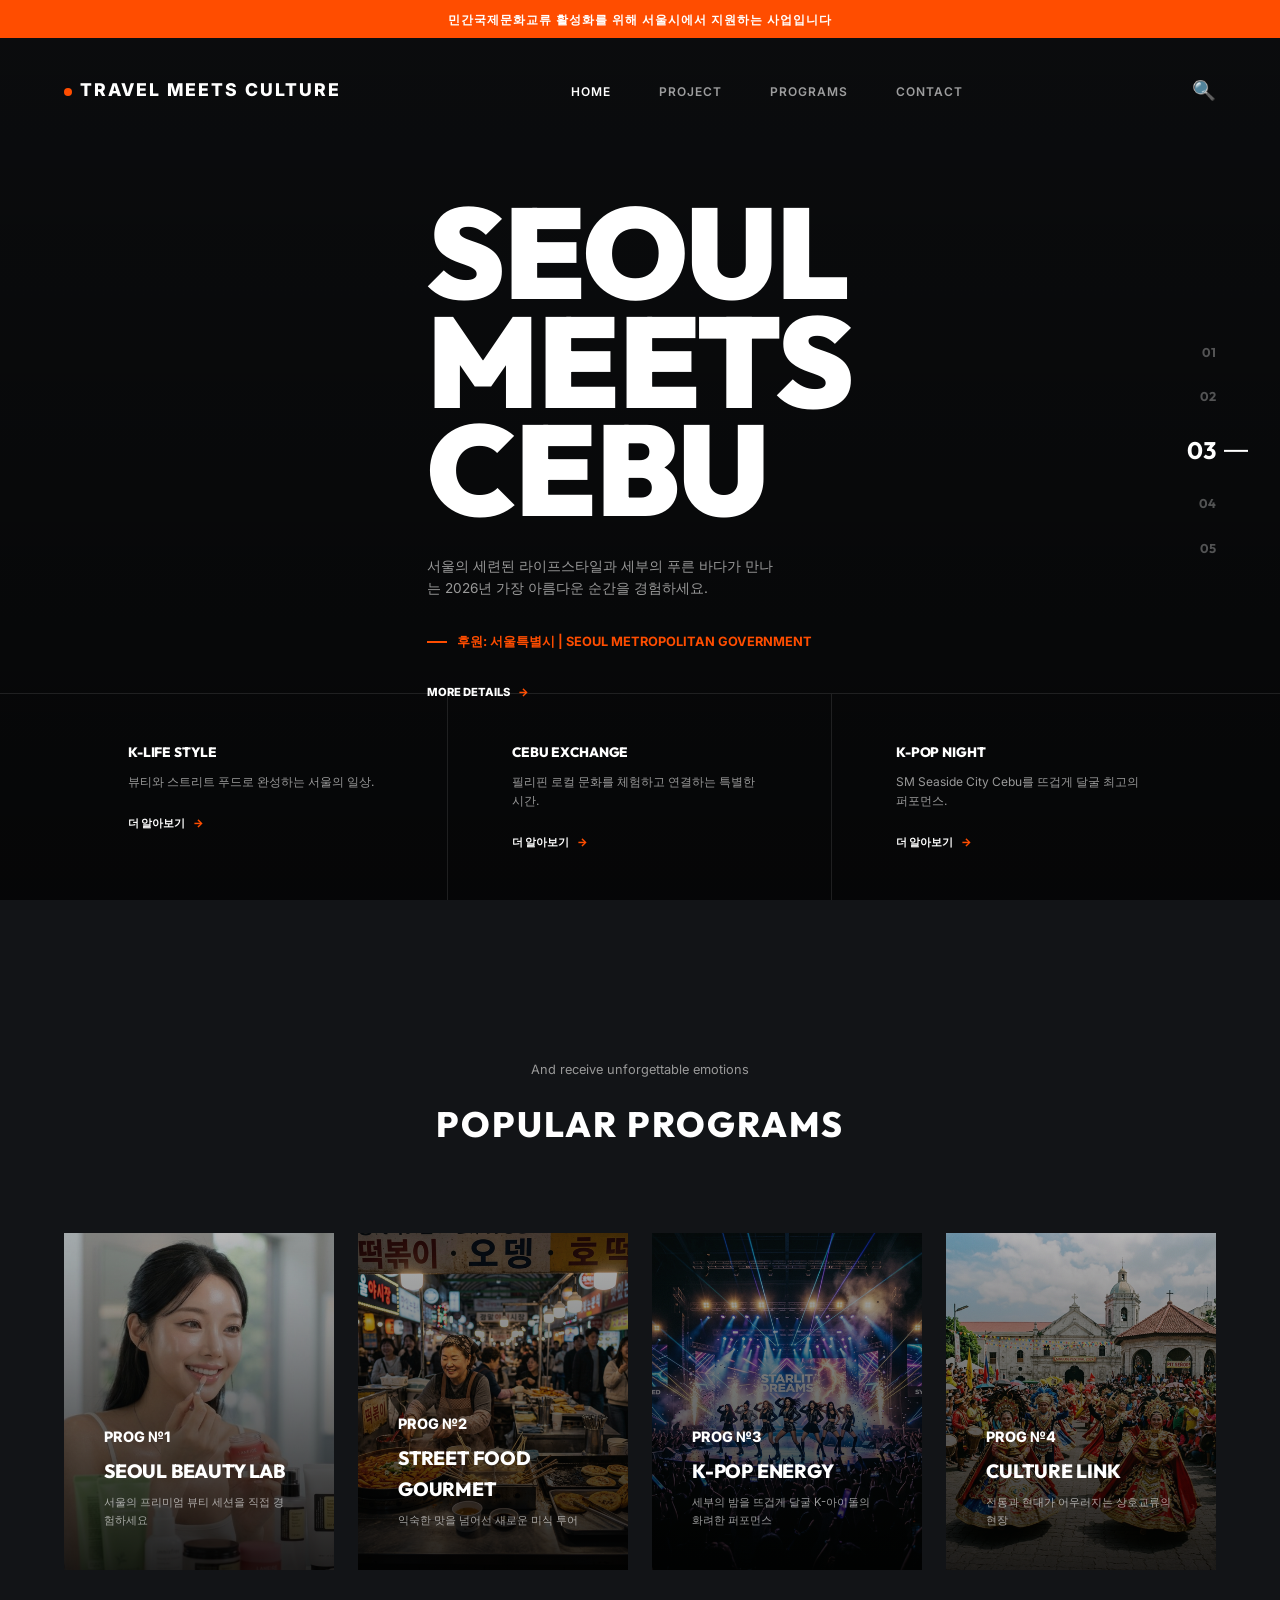
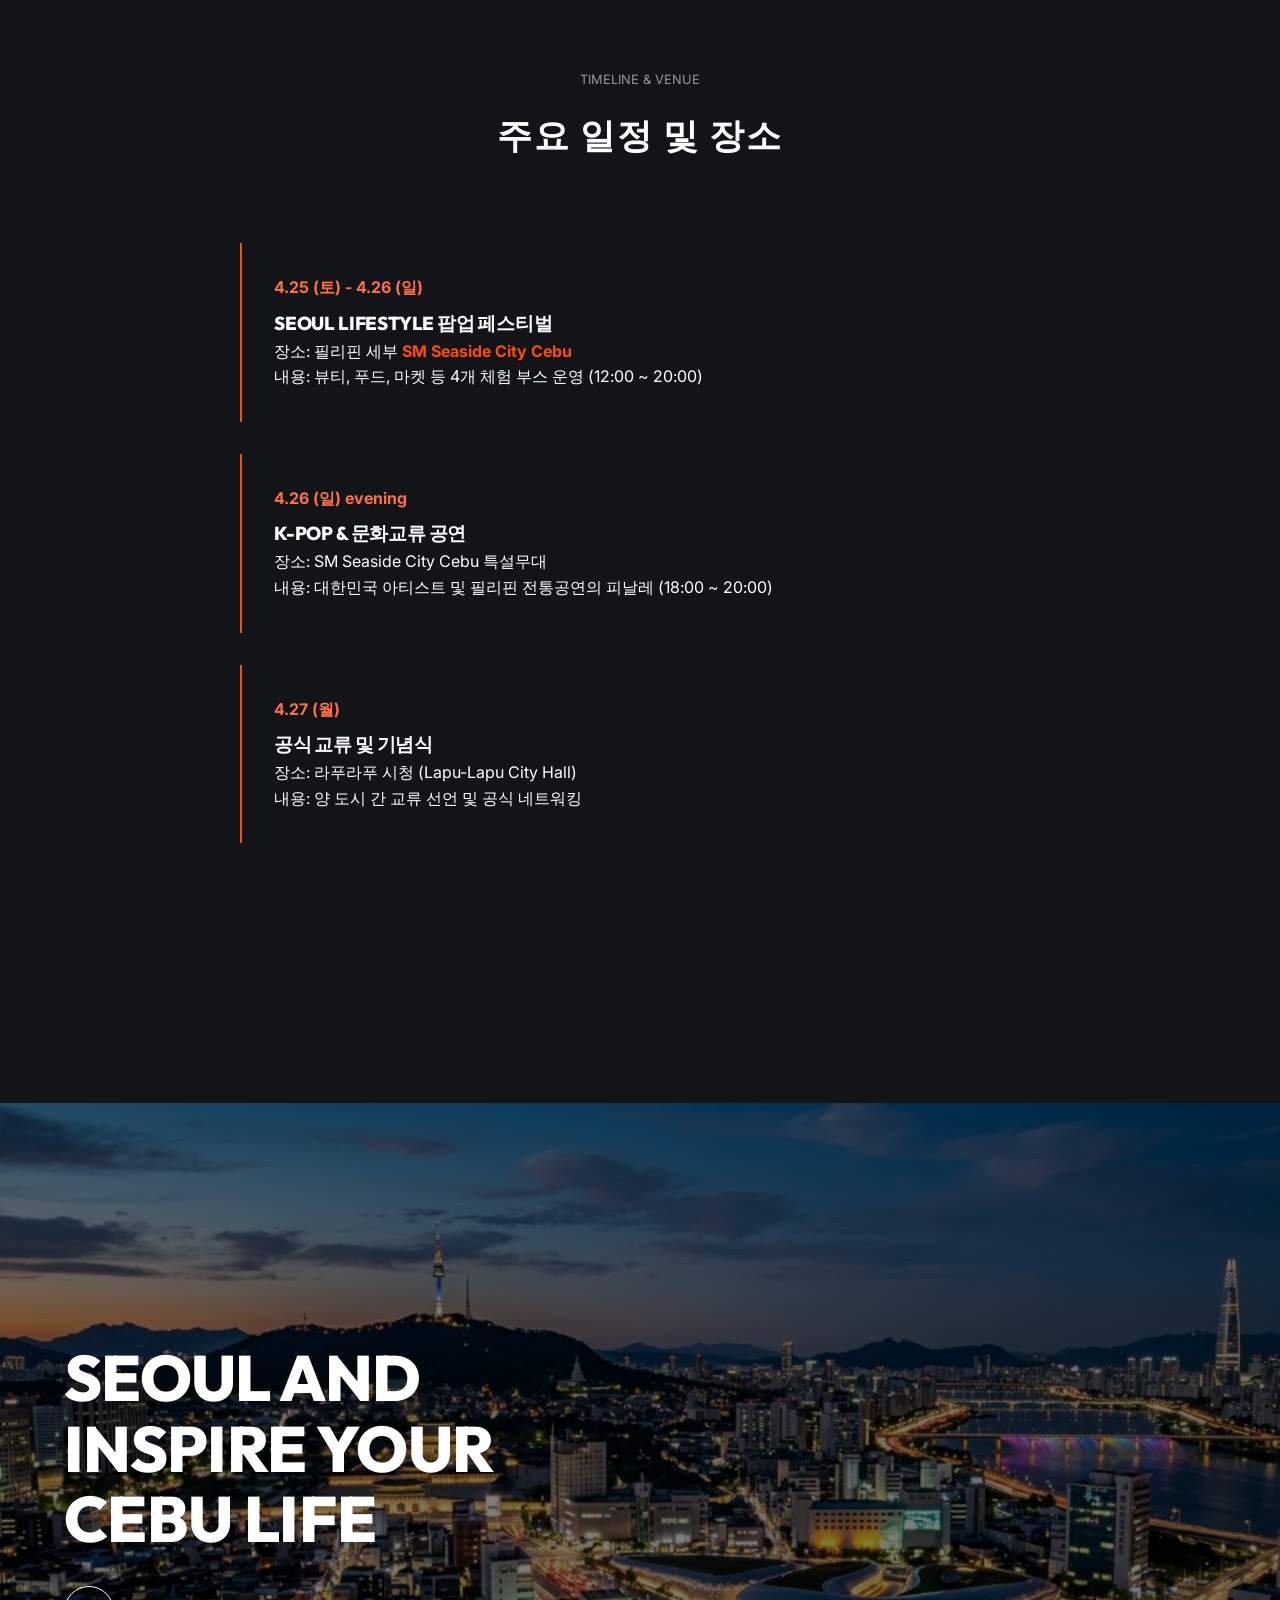
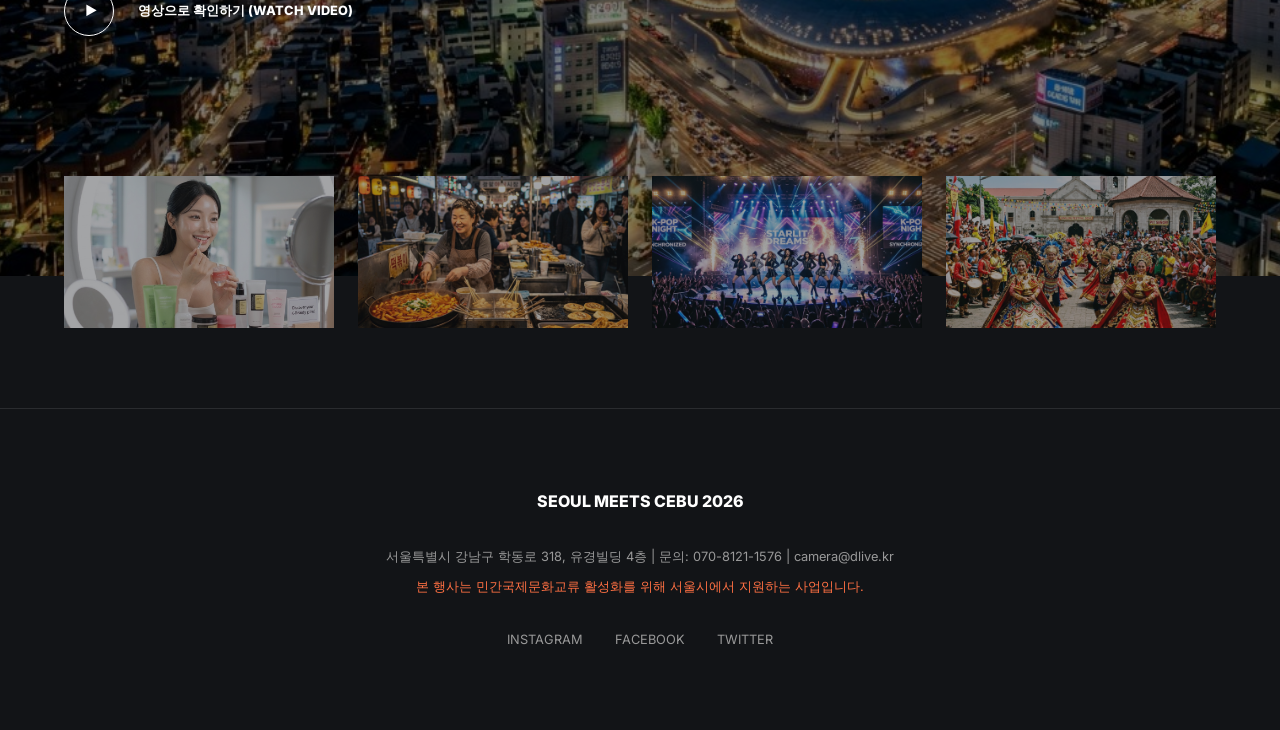
==== index.html @ 479d8c24 "Optimize sponsorship layout with Top Banner and improved styling for future updates" ====
<!DOCTYPE html>
<html lang="ko">
<head>
  <meta charset="UTF-8">
  <meta name="viewport" content="width=device-width, initial-scale=1.0">
  <meta name="description" content="SEOUL MEETS CEBU | VISIT THE FUSION OF SEOUL AND CEBU 2026">
  <title>SEOUL MEETS CEBU | Cinematic Travel Experience</title>
  
  <!-- Google Fonts -->
  <link rel="preconnect" href="https://fonts.googleapis.com">
  <link rel="preconnect" href="https://fonts.gstatic.com" crossorigin>
  <link href="https://fonts.googleapis.com/css2?family=Inter:wght@400;600&family=Outfit:wght@800;900&display=swap" rel="stylesheet">
  
  <link rel="stylesheet" href="style.css">
</head>
<body>
  <!-- Top Banner for Official Sponsorship -->
  <div class="top-banner">
    민간국제문화교류 활성화를 위해 서울시에서 지원하는 사업입니다
  </div>

  <!-- Navigation -->
  <nav>
    <div class="container nav-content">
      <a href="#" class="logo"><span></span>TRAVEL MEETS CULTURE</a>
      <ul class="nav-links">
        <li><a href="#" class="active">HOME</a></li>
        <li><a href="#about">PROJECT</a></li>
        <li><a href="#popular">PROGRAMS</a></li>
        <li><a href="#contact">CONTACT</a></li>
      </ul>
      <div style="cursor: pointer; font-size: 1.2rem;">🔍</div>
    </div>
  </nav>

  <!-- Hero Section -->
  <section class="hero">
    <div class="container">
      <div class="hero-content">
        <h1>SEOUL<br>MEETS<br>CEBU</h1>
        <p>서울의 세련된 라이프스타일과 세부의 푸른 바다가 만나는 2026년 가장 아름다운 순간을 경험하세요.</p>
        <div class="sponsorship-text">후원: 서울특별시 | SEOUL METROPOLITAN GOVERNMENT</div>
        <a href="#popular" class="more-btn">MORE DETAILS</a>
      </div>
    </div>

    <div class="vertical-indicators">
      <span>01</span>
      <span>02</span>
      <span class="active">03</span>
      <span>04</span>
      <span>05</span>
    </div>

    <div class="hero-footer">
      <div class="container hero-footer-grid">
        <div class="hero-footer-item">
          <h4>K-LIFE STYLE</h4>
          <p>뷰티와 스트리트 푸드로 완성하는 서울의 일상.</p>
          <a href="#" class="more-btn">더 알아보기</a>
        </div>
        <div class="hero-footer-item">
          <h4>CEBU EXCHANGE</h4>
          <p>필리핀 로컬 문화를 체험하고 연결하는 특별한 시간.</p>
          <a href="#" class="more-btn">더 알아보기</a>
        </div>
        <div class="hero-footer-item">
          <h4>K-POP NIGHT</h4>
          <p>SM Seaside City Cebu를 뜨겁게 달굴 최고의 퍼포먼스.</p>
          <a href="#" class="more-btn">더 알아보기</a>
        </div>
      </div>
    </div>
  </section>

  <!-- Popular Programs -->
  <section id="popular" style="padding-top: 10rem;">
    <div class="container">
      <div class="section-intro">
        <p>And receive unforgettable emotions</p>
        <h2>POPULAR PROGRAMS</h2>
      </div>

      <div class="program-grid">
        <div class="program-card">
          <img src="program1.jpg" alt="K-Beauty">
          <div class="program-overlay">
            <span class="num">PROG №1</span>
            <h4>SEOUL BEAUTY LAB</h4>
            <p>서울의 프리미엄 뷰티 세션을 직접 경험하세요</p>
          </div>
        </div>
        <div class="program-card">
          <img src="street_food_v2.png" alt="K-Food">
          <div class="program-overlay">
            <span class="num">PROG №2</span>
            <h4>STREET FOOD GOURMET</h4>
            <p>익숙한 맛을 넘어선 새로운 미식 투어</p>
          </div>
        </div>
        <div class="program-card">
          <img src="kpop_performance_v2.png" alt="K-POP">
          <div class="program-overlay">
            <span class="num">PROG №3</span>
            <h4>K-POP ENERGY</h4>
            <p>세부의 밤을 뜨겁게 달굴 K-아이돌의 화려한 퍼포먼스</p>
          </div>
        </div>
        <div class="program-card">
          <img src="cebu_culture_v2.png" alt="Culture">
          <div class="program-overlay">
            <span class="num">PROG №4</span>
            <h4>CULTURE LINK</h4>
            <p>전통과 현대가 어우러지는 상호교류의 현장</p>
          </div>
        </div>
      </div>
    </div>
  </section>

  <!-- Schedule -->
  <section id="schedule" style="padding: 100px 0;">
    <div class="container">
      <div class="section-intro">
        <p>TIMELINE & VENUE</p>
        <h2>주요 일정 및 장소</h2>
      </div>
      <div style="max-width: 800px; margin: 0 auto;">
        <div style="padding: 2rem; border-left: 2px solid var(--color-accent); position: relative; margin-bottom: 2rem;">
          <span style="font-weight: 700; color: var(--color-accent-sub); display: block; margin-bottom: 0.5rem;">4.25 (토) - 4.26 (일)</span>
          <h3>Seoul Lifestyle 팝업 페스티벌</h3>
          <p>장소: 필리핀 세부 <strong style="color: var(--color-accent);">SM Seaside City Cebu</strong><br>
          내용: 뷰티, 푸드, 마켓 등 4개 체험 부스 운영 (12:00 ~ 20:00)</p>
        </div>
        <div style="padding: 2rem; border-left: 2px solid var(--color-accent); position: relative; margin-bottom: 2rem;">
          <span style="font-weight: 700; color: var(--color-accent-sub); display: block; margin-bottom: 0.5rem;">4.26 (일) evening</span>
          <h3>K-POP & 문화교류 공연</h3>
          <p>장소: SM Seaside City Cebu 특설무대<br>
          내용: 대한민국 아티스트 및 필리핀 전통공연의 피날레 (18:00 ~ 20:00)</p>
        </div>
        <div style="padding: 2rem; border-left: 2px solid var(--color-accent); position: relative;">
          <span style="font-weight: 700; color: var(--color-accent-sub); display: block; margin-bottom: 0.5rem;">4.27 (월)</span>
          <h3>공식 교류 및 기념식</h3>
          <p>장소: 라푸라푸 시청 (Lapu-Lapu City Hall)<br>
          내용: 양 도시 간 교류 선언 및 공식 네트워킹</p>
        </div>
      </div>
    </div>
  </section>

  <!-- Inspire Section -->
  <section class="inspire-section">
    <div class="container">
      <div class="inspire-content">
        <h2>SEOUL AND<br>INSPIRE YOUR<br>CEBU LIFE</h2>
        <a href="#" class="play-btn">
          <span class="play-icon">▶</span>
          영상으로 확인하기 (WATCH VIDEO)
        </a>
      </div>
    </div>
  </section>

  <!-- Final Gallery (Optional Overlay style) -->
  <div class="container">
    <div class="bottom-gallery">
      <div class="bottom-gallery-item">
        <img src="program1.jpg" alt="Beauty">
      </div>
      <div class="bottom-gallery-item">
        <img src="street_food_v2.png" alt="Food">
      </div>
      <div class="bottom-gallery-item">
        <img src="kpop_performance_v2.png" alt="K-POP">
      </div>
      <div class="bottom-gallery-item">
        <img src="cebu_culture_v2.png" alt="Seoul">
      </div>
    </div>
  </div>

  <!-- Footer -->
  <footer id="contact">
    <div class="container">
      <a href="#" class="footer-logo">SEOUL MEETS CEBU 2026</a>
      <p style="font-size: 0.8rem; color: var(--color-text-dim); margin-bottom: 2rem;">
        서울특별시 강남구 학동로 318, 유경빌딩 4층  |  문의: 070-8121-1576  |  camera@dlive.kr<br>
        <span style="display: inline-block; margin-top: 10px; color: var(--color-accent-sub);">본 행사는 민간국제문화교류 활성화를 위해 서울시에서 지원하는 사업입니다.</span>
      </p>
      <div style="display: flex; justify-content: center; gap: 2rem;">
        <a href="#" style="font-size: 0.8rem; color: var(--color-text-dim);">INSTAGRAM</a>
        <a href="#" style="font-size: 0.8rem; color: var(--color-text-dim);">FACEBOOK</a>
        <a href="#" style="font-size: 0.8rem; color: var(--color-text-dim);">TWITTER</a>
      </div>
    </div>
  </footer>

  <script src="script.js"></script>
</body>
</html>
---- style.css ----
/* 
  'SEOUL MEETS CEBU' - Inspired by "VISIT TOKYO" travel theme
  High-contrast, Cinematic, Dark Charcoal & Orange
*/

:root {
  /* Colors from example */
  --color-bg: #121417;
  --color-bg-light: #1a1d22;
  --color-accent: #ff4d00; /* Vivid Orange */
  --color-accent-sub: #ff7043;
  --color-text-main: #ffffff;
  --color-text-dim: #999999;
  --color-line: rgba(255, 255, 255, 0.1);

  /* Typography */
  --font-display: 'Outfit', sans-serif;
  --font-body: 'Inter', sans-serif;
}

* {
  margin: 0;
  padding: 0;
  box-sizing: border-box;
}

body {
  font-family: var(--font-body);
  background-color: var(--color-bg);
  color: var(--color-text-main);
  line-height: 1.6;
  overflow-x: hidden;
}

h1, h2, h3, h4 {
  font-family: var(--font-display);
  font-weight: 800;
  text-transform: uppercase;
  letter-spacing: -0.01em;
}

a {
  text-decoration: none;
  color: inherit;
  transition: 0.3s;
}

/* Layout */
.container {
  max-width: 1400px;
  margin: 0 auto;
  padding: 0 4rem;
}

/* Top Banner */
.top-banner {
  background-color: var(--color-accent);
  color: #fff;
  padding: 0.6rem 0;
  text-align: center;
  font-size: 0.75rem;
  font-weight: 700;
  letter-spacing: 1px;
  position: fixed;
  top: 0;
  width: 100%;
  z-index: 1000;
  text-transform: uppercase;
}

/* Nav Adjustment for Banner */
nav {
  position: absolute;
  top: 35px; /* Height of top-banner */
  width: 100%;
  padding: 2.5rem 0;
  z-index: 100;
}

.nav-content {
  display: flex;
  justify-content: space-between;
  align-items: center;
}

.logo {
  font-size: 1.1rem;
  font-weight: 800;
  letter-spacing: 2px;
}

.logo span {
  width: 8px;
  height: 8px;
  background: var(--color-accent);
  display: inline-block;
  border-radius: 50%;
  margin-right: 8px;
}

.nav-links {
  display: flex;
  gap: 3rem;
  list-style: none;
}

.nav-links li a {
  font-size: 0.75rem;
  font-weight: 600;
  color: rgba(255, 255, 255, 0.6);
  letter-spacing: 1px;
}

.nav-links li a:hover, .nav-links li a.active {
  color: #fff;
}

/* Hero Section */
.hero {
  height: 100vh;
  position: relative;
  background: linear-gradient(rgba(0,0,0,0.4), rgba(0,0,0,0.7)), url('hero_seoul.png') no-repeat center center/cover;
  display: flex;
  align-items: center;
}

.hero-content {
  max-width: 600px;
  position: relative;
}

.hero h1 {
  font-size: 8rem;
  line-height: 0.85;
  margin-bottom: 2rem;
  font-weight: 900;
}

.hero p {
  font-size: 0.85rem;
  color: var(--color-text-dim);
  max-width: 350px;
  margin-bottom: 2rem;
}

.sponsorship-text {
  font-size: 0.8rem;
  font-weight: 700;
  color: var(--color-accent);
  margin-bottom: 2rem;
  display: flex;
  align-items: center;
  gap: 10px;
}

.sponsorship-text::before {
  content: '';
  width: 20px;
  height: 2px;
  background: var(--color-accent);
}

.vertical-indicators {
  position: absolute;
  right: 4rem;
  top: 50%;
  transform: translateY(-50%);
  display: flex;
  flex-direction: column;
  align-items: flex-end;
  gap: 1.5rem;
  font-family: var(--font-display);
}

.vertical-indicators span {
  font-size: 0.8rem;
  color: rgba(255,255,255,0.3);
  font-weight: 700;
}

.vertical-indicators span.active {
  color: #fff;
  font-size: 1.5rem;
  position: relative;
}

.vertical-indicators span.active::after {
  content: '';
  position: absolute;
  right: -2rem;
  top: 50%;
  width: 1.5rem;
  height: 2px;
  background: #fff;
}

.hero-footer {
  position: absolute;
  bottom: 0;
  left: 0;
  width: 100%;
  border-top: 1px solid var(--color-line);
}

.hero-footer-grid {
  display: grid;
  grid-template-columns: repeat(3, 1fr);
}

.hero-footer-item {
  padding: 3rem 4rem;
  border-right: 1px solid var(--color-line);
  transition: 0.4s;
}

.hero-footer-item:last-child {
  border-right: none;
}

.hero-footer-item:hover {
  background: rgba(255, 255, 255, 0.05);
}

.hero-footer-item h4 {
  font-size: 0.85rem;
  margin-bottom: 0.5rem;
}

.hero-footer-item p {
  font-size: 0.75rem;
  color: var(--color-text-dim);
  margin-bottom: 1.5rem;
}

.more-btn {
  font-size: 0.7rem;
  font-weight: 800;
  color: #fff;
  display: flex;
  align-items: center;
  gap: 8px;
}

.more-btn::after {
  content: '→';
  color: var(--color-accent);
}

/* Section Header */
.section-intro {
  text-align: center;
  margin-bottom: 5rem;
}

.section-intro p {
  font-size: 0.8rem;
  color: var(--color-text-dim);
  margin-bottom: 1rem;
}

.section-intro h2 {
  font-size: 2.2rem;
  letter-spacing: 2px;
}

/* Programs (Popular Tours style) */
.program-grid {
  display: grid;
  grid-template-columns: repeat(4, 1fr);
  gap: 1.5rem;
}

.program-card {
  position: relative;
  aspect-ratio: 4/5;
  overflow: hidden;
  cursor: pointer;
}

.program-card img {
  width: 100%;
  height: 100%;
  object-fit: cover;
  transition: 0.6s;
  opacity: 0.7;
}

.program-card:hover img {
  transform: scale(1.1);
  opacity: 0.9;
}

.program-overlay {
  position: absolute;
  top: 0;
  left: 0;
  width: 100%;
  height: 100%;
  padding: 2.5rem;
  display: flex;
  flex-direction: column;
  justify-content: flex-end;
  background: linear-gradient(transparent, rgba(0,0,0,0.8));
}

.program-overlay .num {
  font-size: 0.9rem;
  font-weight: 800;
  color: #fff;
  margin-bottom: 0.5rem;
}

.program-overlay h4 {
  font-size: 1.2rem;
  margin-bottom: 0.5rem;
}

.program-overlay p {
  font-size: 0.7rem;
  color: rgba(255,255,255,0.6);
}

/* Secondary Hero (Inspire) */
.inspire-section {
  padding: 15rem 0;
  margin-top: 10rem;
  background: linear-gradient(rgba(0,0,0,0.5), rgba(0,0,0,0.5)), url('inspire_bg.jpg') no-repeat center center/cover;
}

.inspire-content {
  max-width: 600px;
}

.inspire-content h2 {
  font-size: 4rem;
  line-height: 1.1;
  margin-bottom: 2rem;
}

.play-btn {
  display: flex;
  align-items: center;
  gap: 1.5rem;
  font-weight: 800;
  font-size: 0.8rem;
}

.play-icon {
  width: 50px;
  height: 50px;
  border: 1px solid #fff;
  border-radius: 50%;
  display: flex;
  align-items: center;
  justify-content: center;
  padding-left: 4px;
}

/* Bottom Gallery */
.bottom-gallery {
  display: flex;
  gap: 1.5rem;
  margin-top: -100px;
}

.bottom-gallery-item {
  flex: 1;
  aspect-ratio: 16/9;
  background: var(--color-bg-light);
  overflow: hidden;
}

.bottom-gallery-item img {
  width: 100%;
  height: 100%;
  object-fit: cover;
  opacity: 0.6;
}

/* Footer */
footer {
  padding: 5rem 0;
  text-align: center;
  border-top: 1px solid var(--color-line);
  margin-top: 5rem;
}

.footer-logo {
  font-size: 1rem;
  font-weight: 800;
  margin-bottom: 2rem;
  display: block;
}

/* ==========================================================================
   Responsive Design & Media Queries
   ========================================================================== */

/* Large screens & small desktops */
@media (max-width: 1200px) {
  .container { padding: 0 2rem; }
  .hero h1 { font-size: 6rem; }
}

/* Tablets (Portrait & Landscape) */
@media (max-width: 1024px) {
  .hero h1 { font-size: 5rem; }
  
  /* Layout adjustments */
  .program-grid { grid-template-columns: repeat(2, 1fr); gap: 2rem; }
  .hero-footer-grid { grid-template-columns: 1fr; }
  .hero-footer-item { 
    border-right: none; 
    border-bottom: 1px solid var(--color-line); 
    padding: 2.5rem 2rem; 
  }
  
  .inspire-content h2 { font-size: 3.5rem; }
  .vertical-indicators { right: 1rem; transform: scale(0.8) translateY(-60%); }
}

/* Mobile Devices */
@media (max-width: 768px) {
  /* Navigation */
  nav { padding: 1rem 0; background: rgba(18, 20, 23, 0.95); backdrop-filter: blur(10px); position: fixed; border-bottom: 1px solid var(--color-line); }
  .nav-links { display: none; }
  .container { padding: 0 1.5rem; }
  
  /* Hero */
  .hero { 
    height: auto; 
    min-height: 100vh; 
    padding-top: 150px; 
    padding-bottom: 50px; 
    align-items: flex-start;
  }
  .hero h1 { font-size: 4rem; line-height: 1; margin-bottom: 1.5rem; }
  .hero p { font-size: 0.9rem; }
  .vertical-indicators { display: none; }
  
  /* Hero Footer overrides */
  .hero-footer { position: static; border-top: none; margin-top: 3rem; }
  .hero-footer-grid { display: flex; flex-direction: column; gap: 1rem; }
  .hero-footer-item { 
    background: var(--color-bg-light); 
    border: 1px solid var(--color-line); 
    border-radius: 12px; 
    padding: 2rem; 
  }

  /* Programs */
  #popular { padding-top: 5rem; }
  .program-grid { grid-template-columns: 1fr; gap: 1.5rem; }
  .program-card { aspect-ratio: 4/3; border-radius: 12px; }

  /* Schedule */
  #schedule { padding: 50px 0; }
  #schedule .container > div > div { padding: 1.5rem; border-left-width: 4px; margin-bottom: 1.5rem; }
  #schedule h3 { font-size: 1.2rem; margin-bottom: 0.5rem; }

  /* Inspire */
  .inspire-section { padding: 6rem 0; margin-top: 3rem; }
  .inspire-content h2 { font-size: 2.5rem; }

  /* Gallery */
  .bottom-gallery { flex-direction: column; margin-top: 3rem; gap: 1rem; }
  .bottom-gallery-item { border-radius: 8px; }
  
  /* Footer */
  footer { padding: 3rem 0; margin-top: 3rem; }
}

/* Small Mobile */
@media (max-width: 480px) {
  .hero h1 { font-size: 3.2rem; }
  .section-intro h2 { font-size: 1.6rem; }
  .hero-footer-item { padding: 1.5rem; }
}
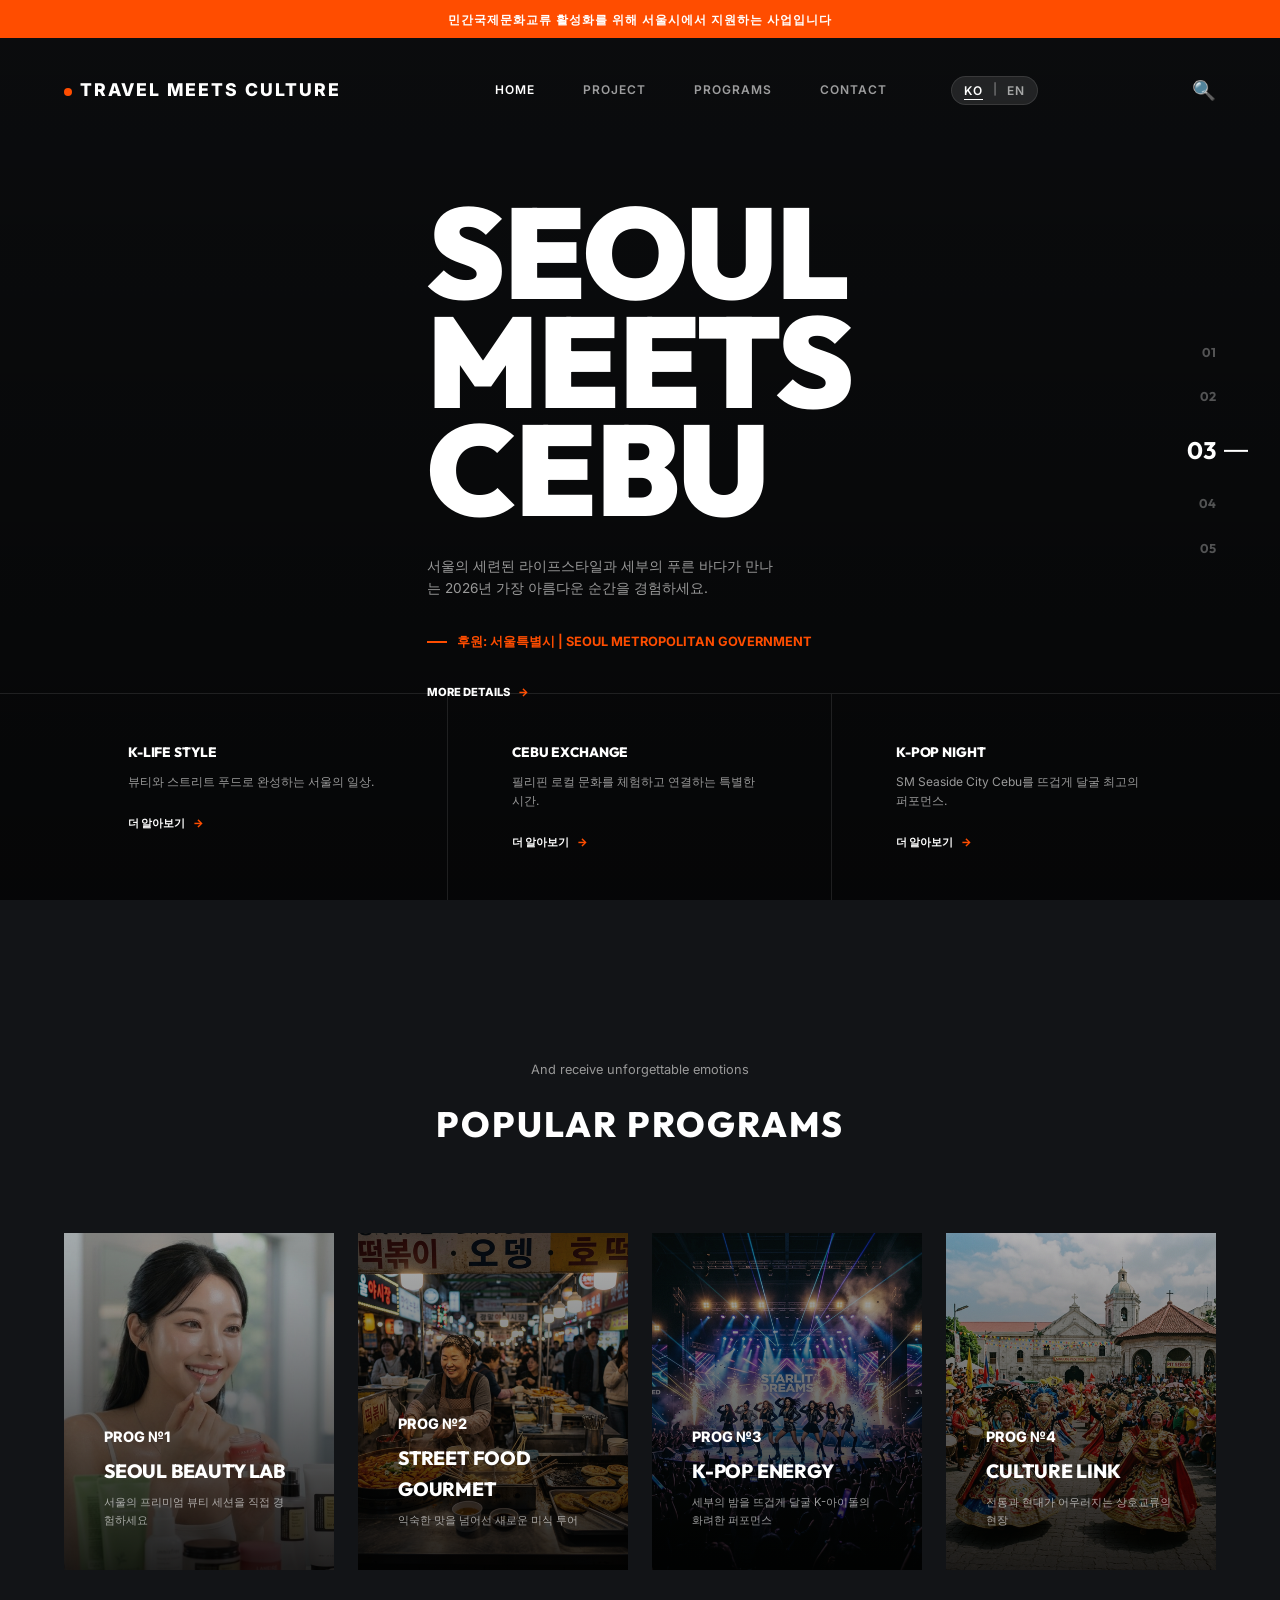
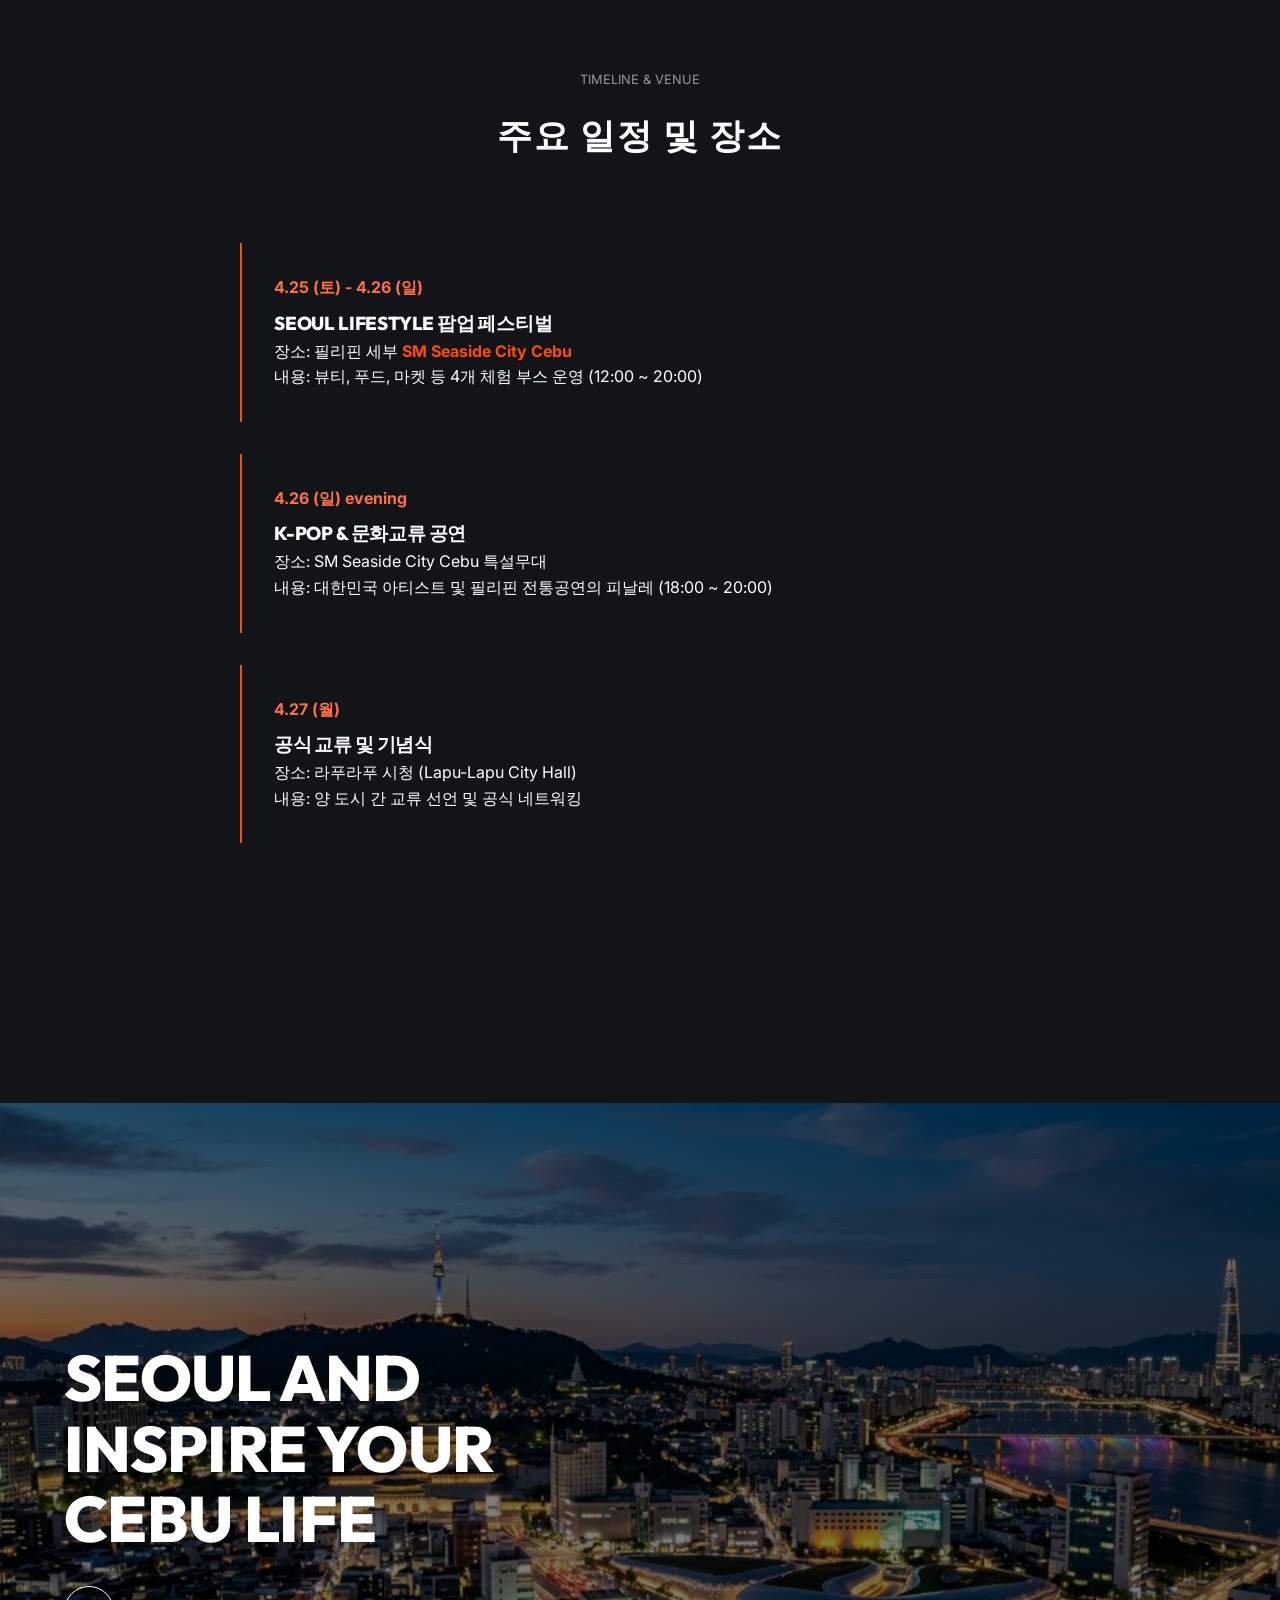
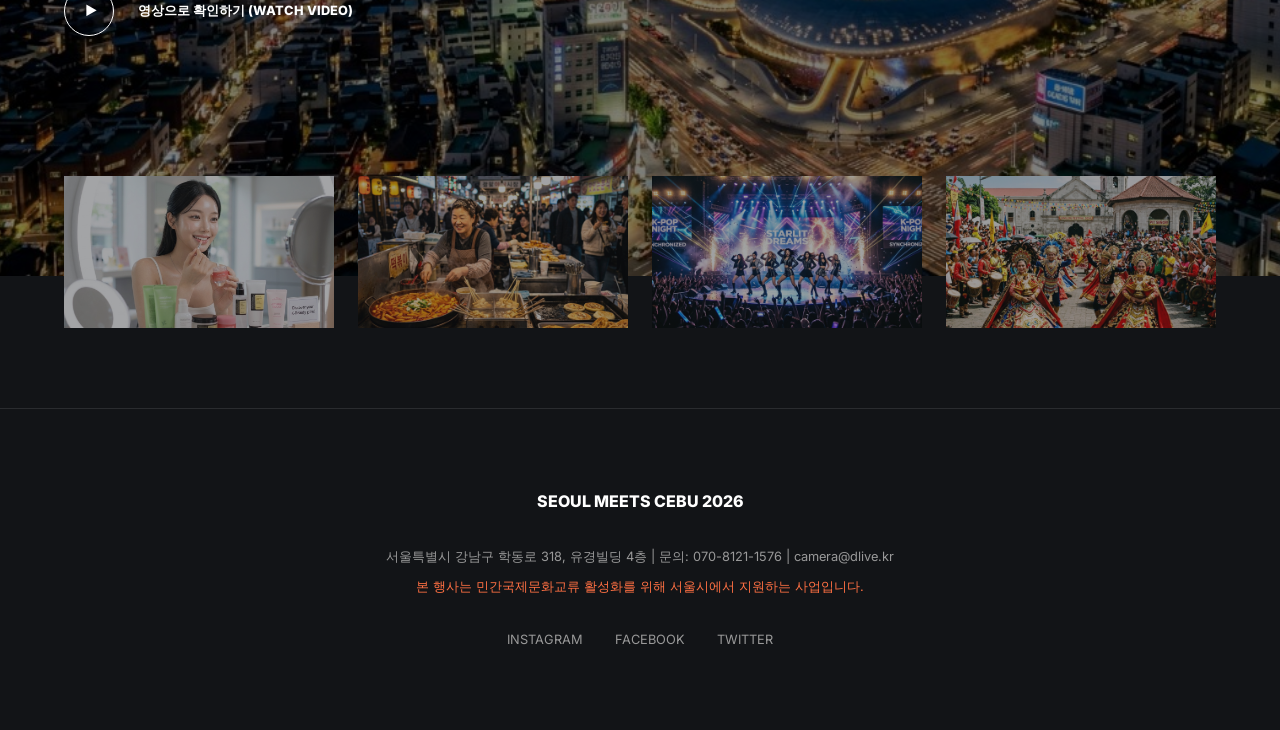
==== commit 17b11709: "Enhance language switcher UI and prepare for Cloudflare Pages deployment" ====
--- a/index.html
+++ b/index.html
@@ -28,6 +28,11 @@
         <li><a href="#about">PROJECT</a></li>
         <li><a href="#popular">PROGRAMS</a></li>
         <li><a href="#contact">CONTACT</a></li>
+        <li class="lang-switch">
+          <a href="index.html" class="active">KO</a>
+          <span style="opacity: 0.3;">|</span>
+          <a href="en.html">EN</a>
+        </li>
       </ul>
       <div style="cursor: pointer; font-size: 1.2rem;">🔍</div>
     </div>
--- a/style.css
+++ b/style.css
@@ -112,6 +112,36 @@
 }
 
 .nav-links li a:hover, .nav-links li a.active {
+  color: #fff;
+}
+
+/* Language Switcher Styling */
+.lang-switch {
+  display: flex;
+  align-items: center;
+  gap: 10px;
+  margin-left: 1rem;
+  padding: 4px 12px;
+  background: rgba(255, 255, 255, 0.1);
+  border-radius: 20px;
+  backdrop-filter: blur(5px);
+  border: 1px solid rgba(255, 255, 255, 0.1);
+  font-size: 0.7rem;
+  font-weight: 700;
+}
+
+.lang-switch a {
+  color: rgba(255, 255, 255, 0.4);
+  transition: 0.3s;
+}
+
+.lang-switch a.active {
+  color: #fff !important;
+  text-decoration: underline;
+  text-underline-offset: 4px;
+}
+
+.lang-switch a:hover {
   color: #fff;
 }
 
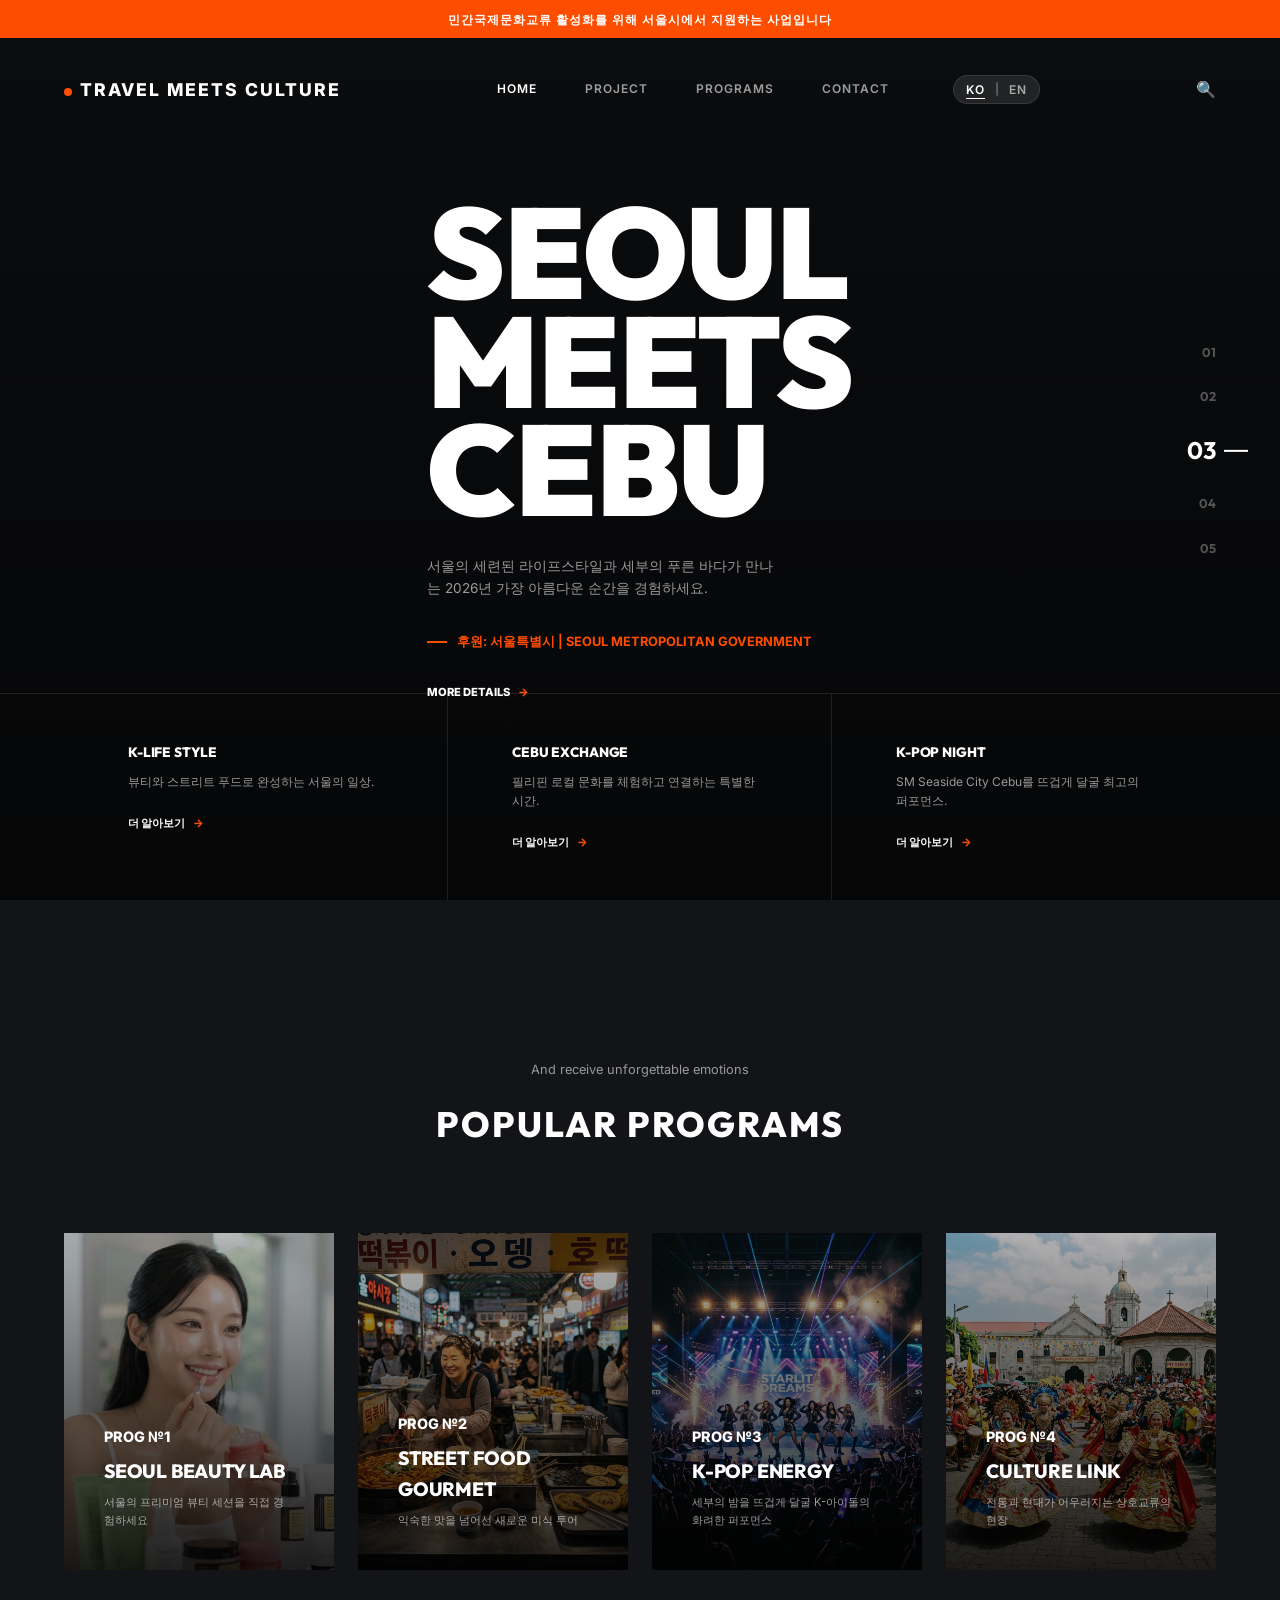
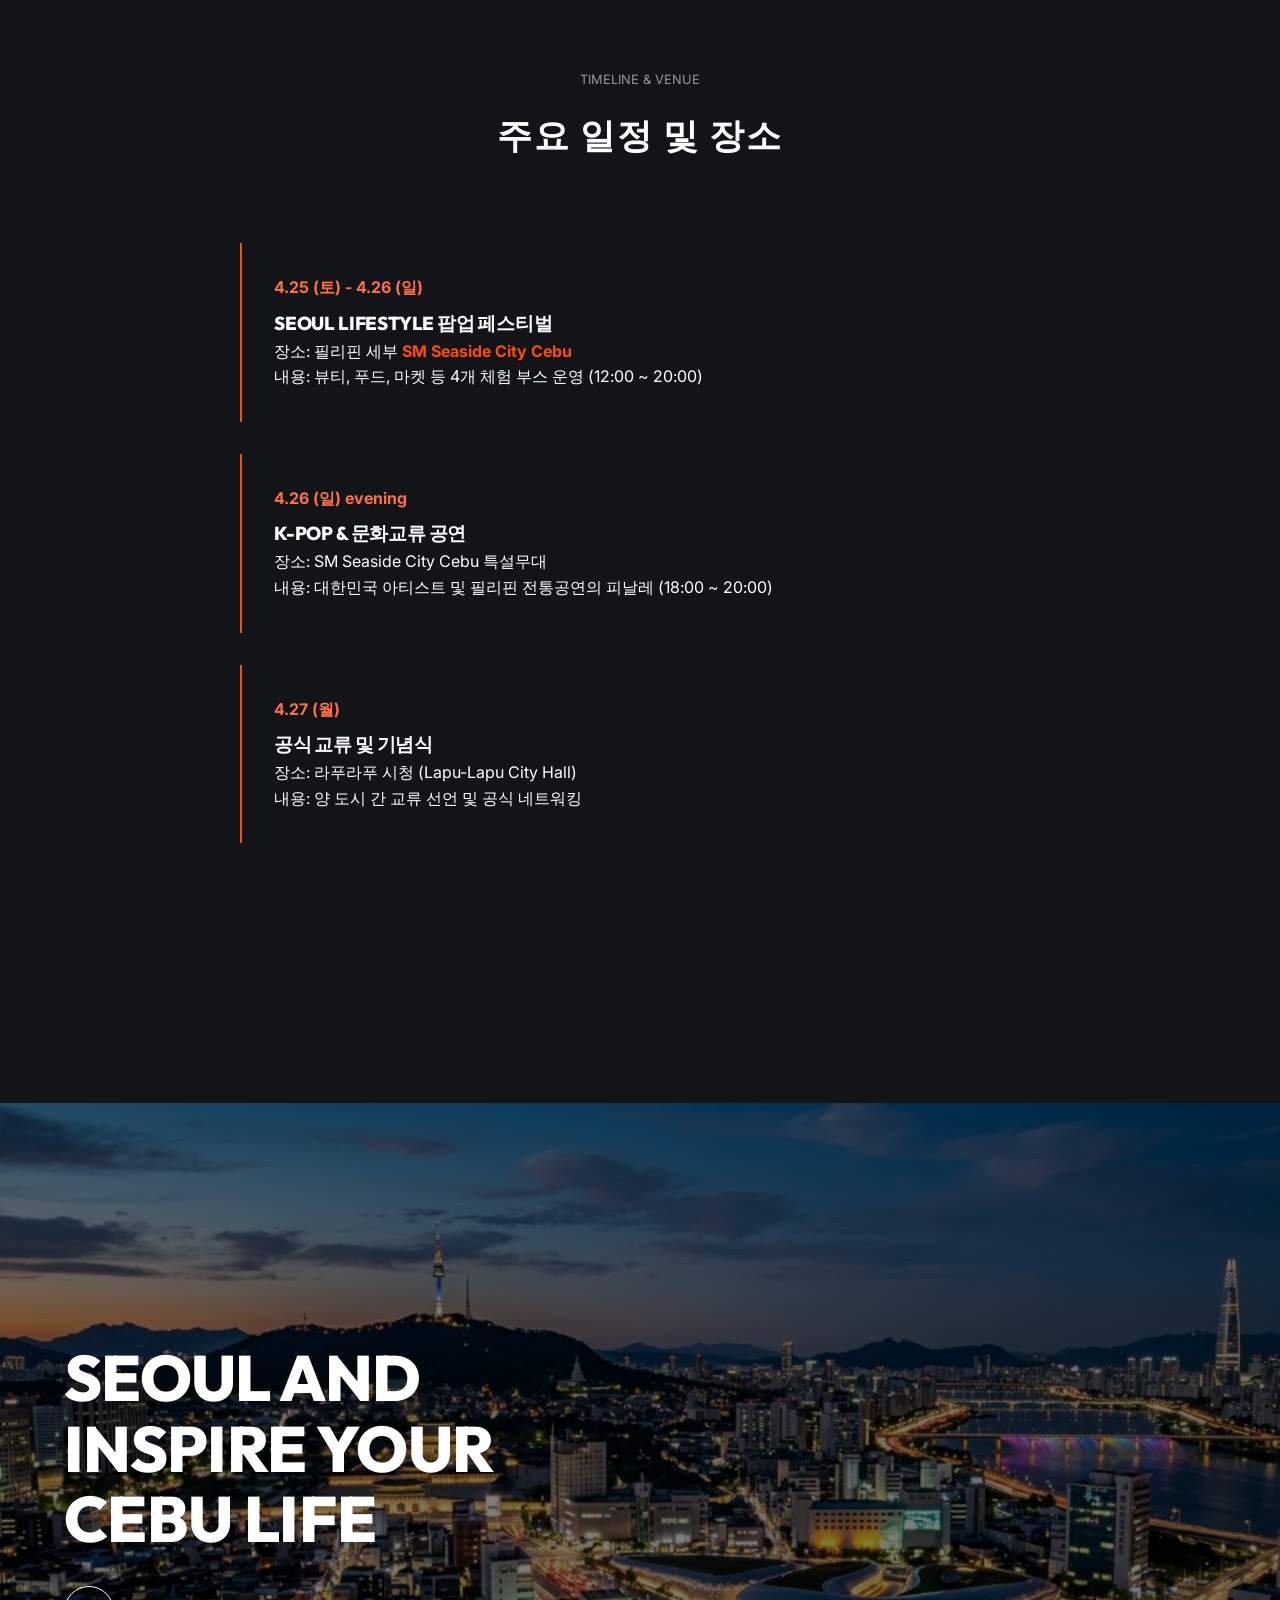
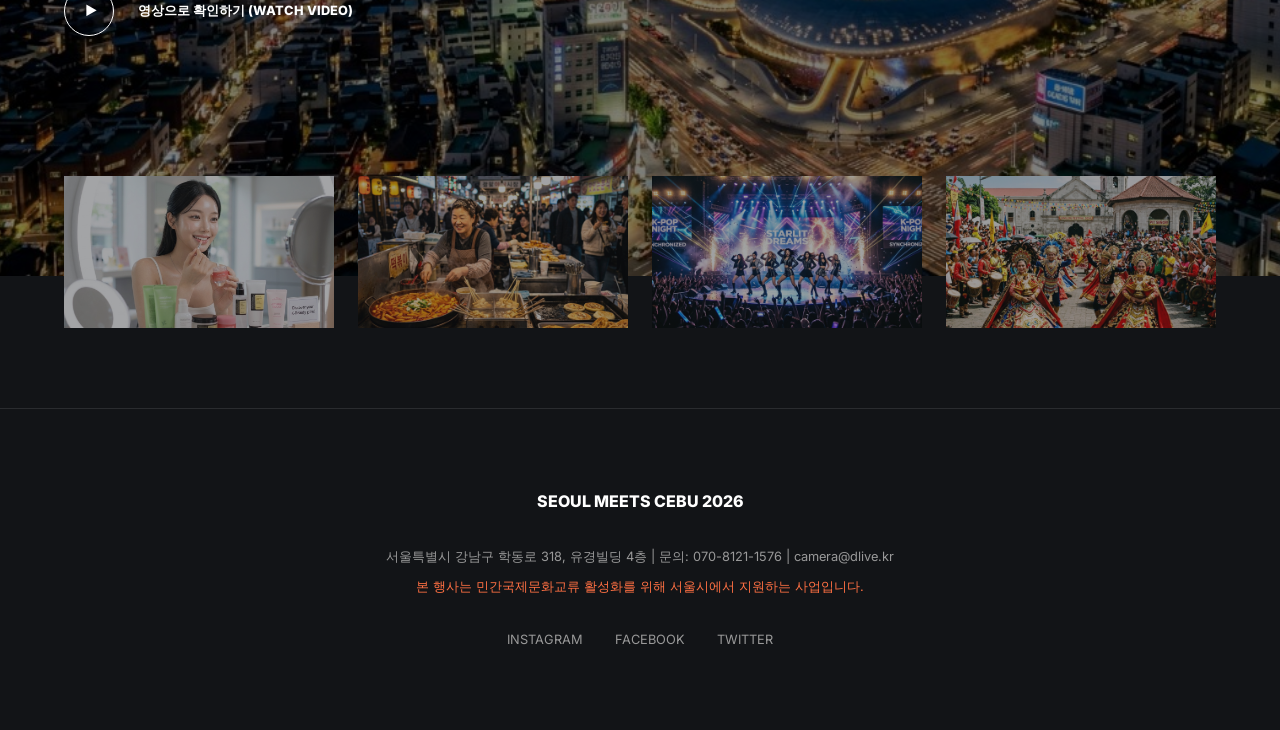
==== commit ceb894e6: "Fix mobile layout overlapping and overflow issues; visibility for language switcher" ====
--- a/index.html
+++ b/index.html
@@ -23,6 +23,14 @@
   <nav>
     <div class="container nav-content">
       <a href="#" class="logo"><span></span>TRAVEL MEETS CULTURE</a>
+      
+      <!-- Mobile Language Switcher (Visible on mobile only) -->
+      <div class="lang-switch mobile" style="display: none;">
+        <a href="index.html" class="active">KO</a>
+        <span style="opacity: 0.3;">|</span>
+        <a href="en.html">EN</a>
+      </div>
+
       <ul class="nav-links">
         <li><a href="#" class="active">HOME</a></li>
         <li><a href="#about">PROJECT</a></li>
@@ -34,7 +42,7 @@
           <a href="en.html">EN</a>
         </li>
       </ul>
-      <div style="cursor: pointer; font-size: 1.2rem;">🔍</div>
+      <div style="cursor: pointer; font-size: 1rem;">🔍</div>
     </div>
   </nav>
 
--- a/style.css
+++ b/style.css
@@ -181,6 +181,7 @@
   display: flex;
   align-items: center;
   gap: 10px;
+  flex-wrap: wrap; /* Added for mobile wrapping */
 }
 
 .sponsorship-text::before {
@@ -452,9 +453,26 @@
 /* Mobile Devices */
 @media (max-width: 768px) {
   /* Navigation */
-  nav { padding: 1rem 0; background: rgba(18, 20, 23, 0.95); backdrop-filter: blur(10px); position: fixed; border-bottom: 1px solid var(--color-line); }
+  nav { padding: 1rem 0; background: rgba(18, 20, 23, 0.95); backdrop-filter: blur(10px); position: fixed; border-bottom: 1px solid var(--color-line); top: auto !important; bottom: 0; }
   .nav-links { display: none; }
-  .container { padding: 0 1.5rem; }
+  .nav-content { justify-content: space-between; gap: 1rem; }
+  .top-banner { position: relative; height: auto; padding: 0.8rem 1rem; }
+  body { padding-top: 0; }
+  nav { position: fixed; top: 0; height: 60px; padding: 0.5rem 0; }
+  .container { padding: 0 1.2rem; }
+  
+  /* Reset nav adjustment */
+  nav { top: 0 !important; }
+  .hero { padding-top: 80px; }
+  
+  /* Show lang switch on mobile */
+  .lang-switch.mobile {
+    display: flex;
+    margin-left: auto;
+    margin-right: 0.5rem;
+  }
+  .nav-links .lang-switch { display: none; }
+  .logo { font-size: 0.9rem; }
   
   /* Hero */
   .hero { 
@@ -462,10 +480,19 @@
     min-height: 100vh; 
     padding-top: 150px; 
     padding-bottom: 50px; 
-    align-items: flex-start;
+    flex-direction: column; /* Stack content vertically */
+    align-items: center;
+    text-align: center;
   }
-  .hero h1 { font-size: 4rem; line-height: 1; margin-bottom: 1.5rem; }
-  .hero p { font-size: 0.9rem; }
+  .hero-content {
+    max-width: 100%;
+    display: flex;
+    flex-direction: column;
+    align-items: center;
+  }
+  .hero h1 { font-size: 3.5rem; line-height: 1; margin-bottom: 1.5rem; }
+  .hero p { font-size: 0.9rem; margin: 0 auto 1.5rem auto; }
+  .sponsorship-text { justify-content: center; }
   .vertical-indicators { display: none; }
   
   /* Hero Footer overrides */
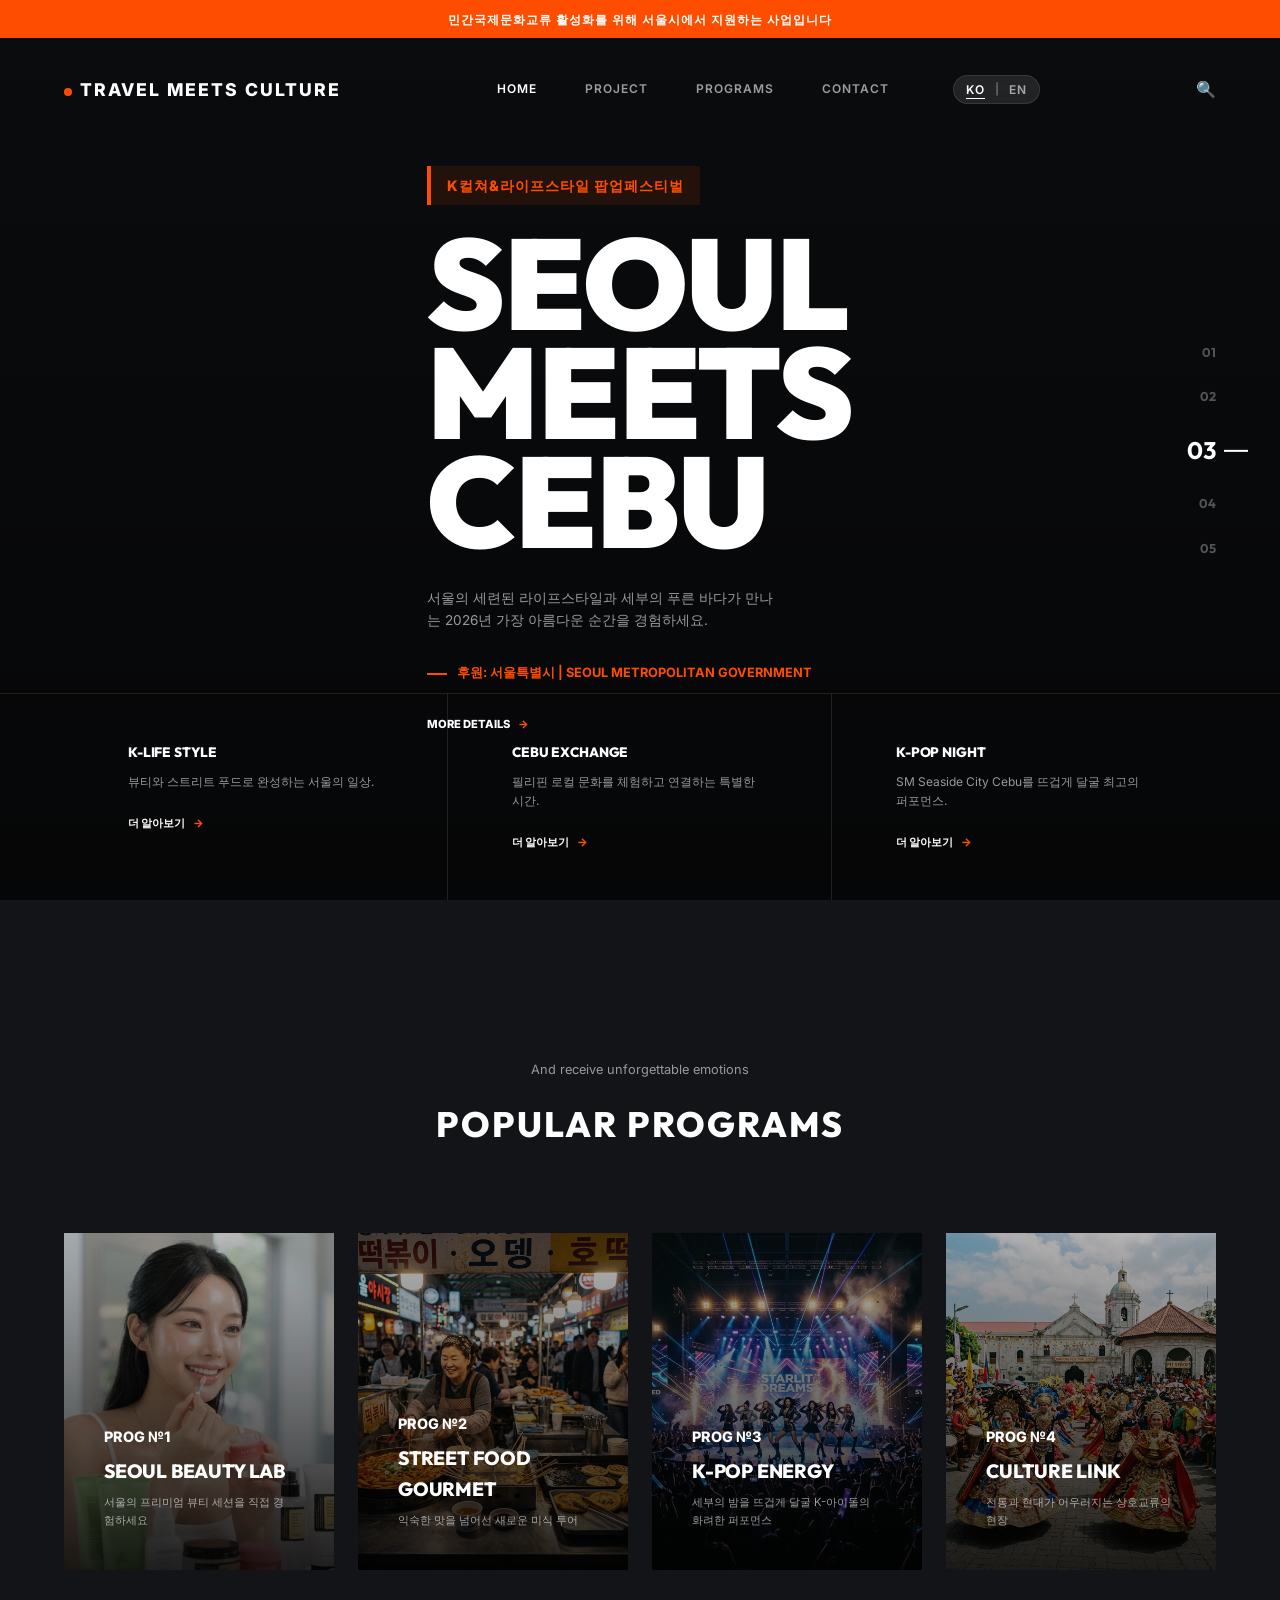
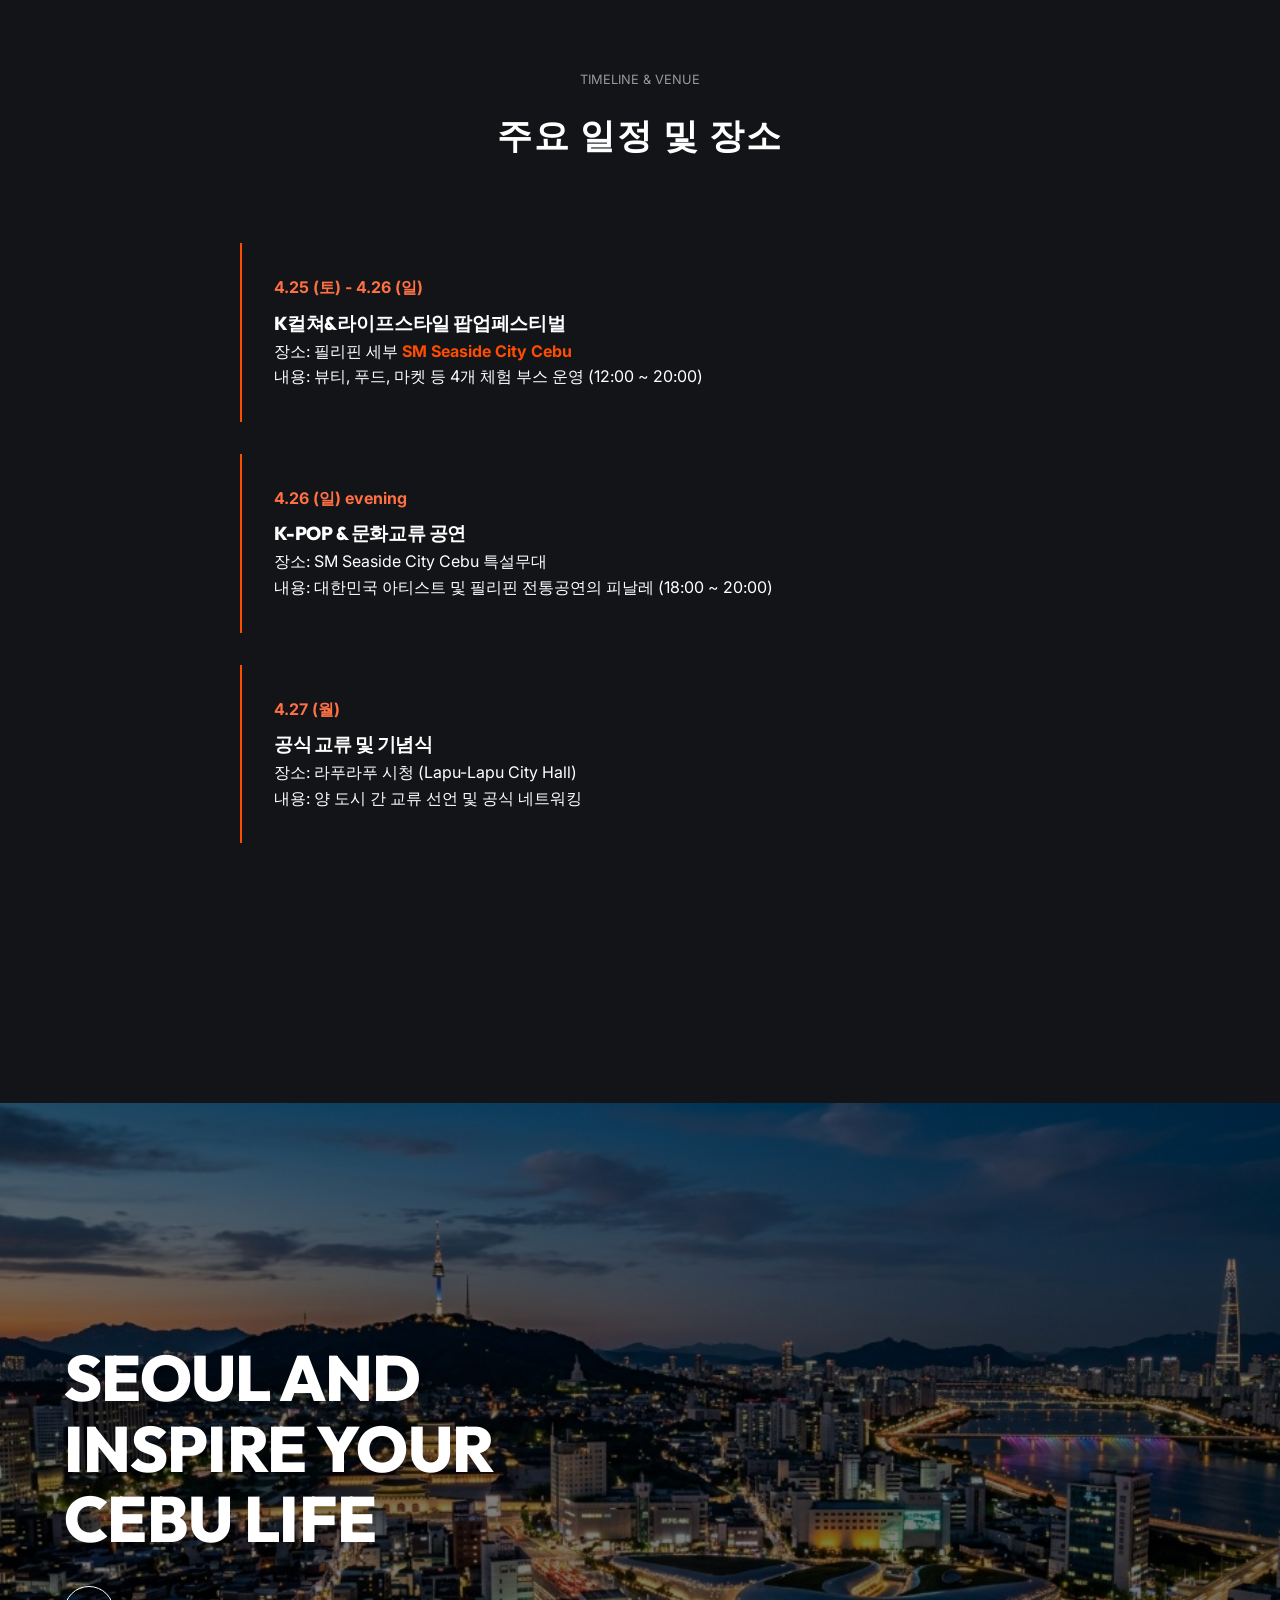
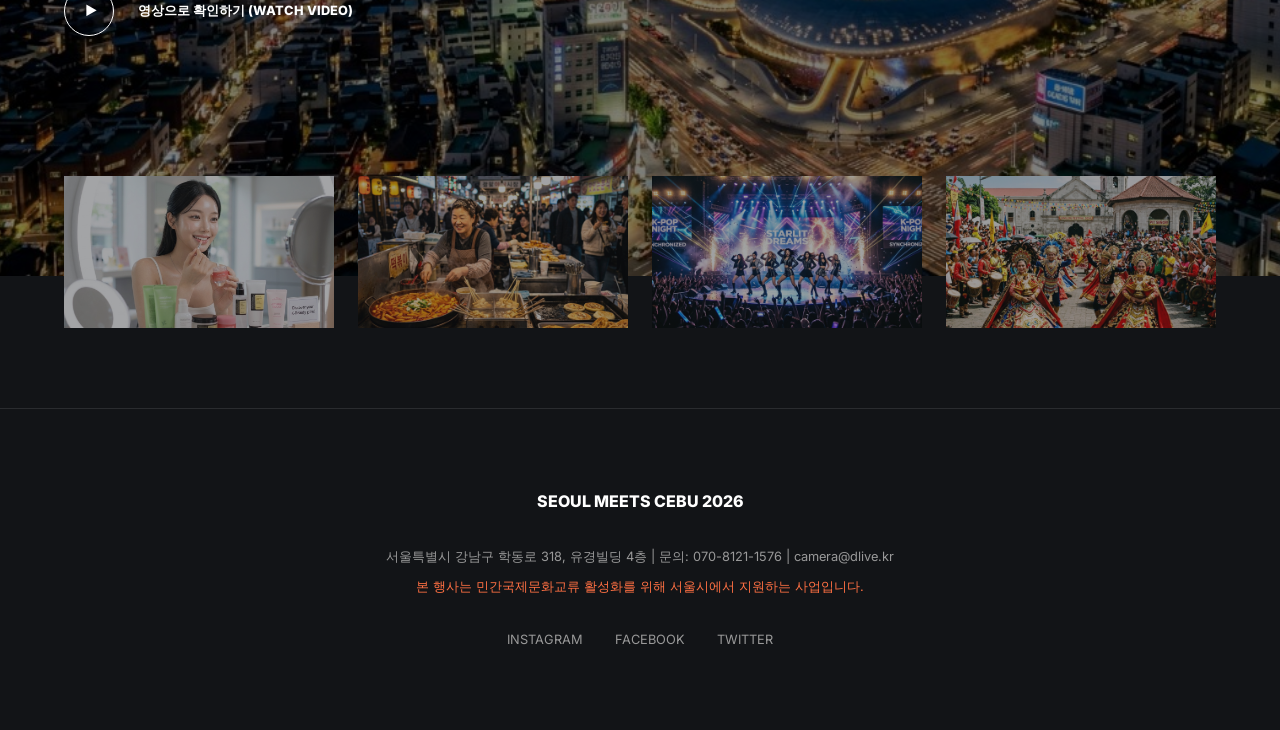
==== commit 979ae8a9: "Add official event name 'K컬쳐&라이프스타일 팝업페스티벌' to hero and schedule" ====
--- a/index.html
+++ b/index.html
@@ -50,6 +50,7 @@
   <section class="hero">
     <div class="container">
       <div class="hero-content">
+        <div class="event-title-badge">K컬쳐&라이프스타일 팝업페스티벌</div>
         <h1>SEOUL<br>MEETS<br>CEBU</h1>
         <p>서울의 세련된 라이프스타일과 세부의 푸른 바다가 만나는 2026년 가장 아름다운 순간을 경험하세요.</p>
         <div class="sponsorship-text">후원: 서울특별시 | SEOUL METROPOLITAN GOVERNMENT</div>
@@ -141,7 +142,7 @@
       <div style="max-width: 800px; margin: 0 auto;">
         <div style="padding: 2rem; border-left: 2px solid var(--color-accent); position: relative; margin-bottom: 2rem;">
           <span style="font-weight: 700; color: var(--color-accent-sub); display: block; margin-bottom: 0.5rem;">4.25 (토) - 4.26 (일)</span>
-          <h3>Seoul Lifestyle 팝업 페스티벌</h3>
+          <h3>K컬쳐&라이프스타일 팝업페스티벌</h3>
           <p>장소: 필리핀 세부 <strong style="color: var(--color-accent);">SM Seaside City Cebu</strong><br>
           내용: 뷰티, 푸드, 마켓 등 4개 체험 부스 운영 (12:00 ~ 20:00)</p>
         </div>
--- a/style.css
+++ b/style.css
@@ -157,6 +157,18 @@
 .hero-content {
   max-width: 600px;
   position: relative;
+}
+
+.event-title-badge {
+  display: inline-block;
+  background-color: rgba(255, 77, 0, 0.1);
+  color: var(--color-accent);
+  padding: 0.5rem 1rem;
+  font-size: 0.9rem;
+  font-weight: 800;
+  border-left: 4px solid var(--color-accent);
+  margin-bottom: 1.5rem;
+  letter-spacing: 1px;
 }
 
 .hero h1 {
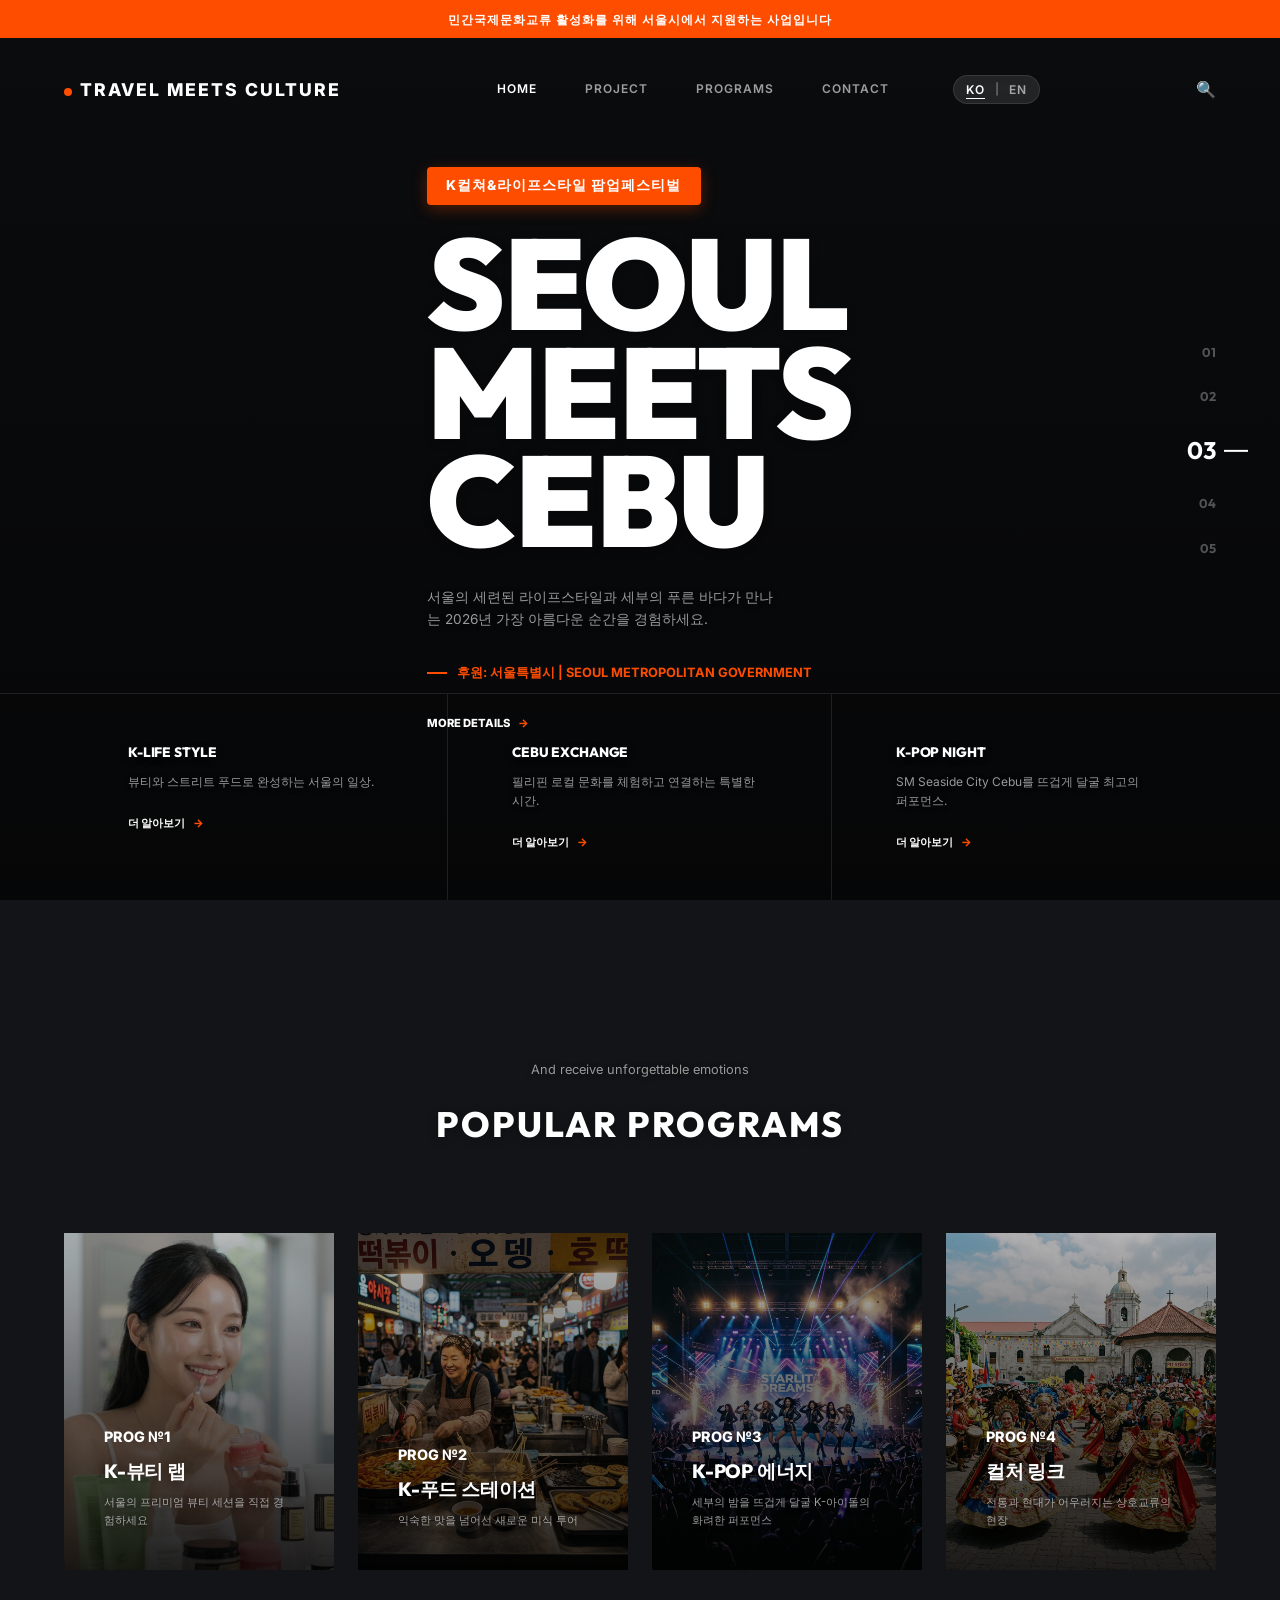
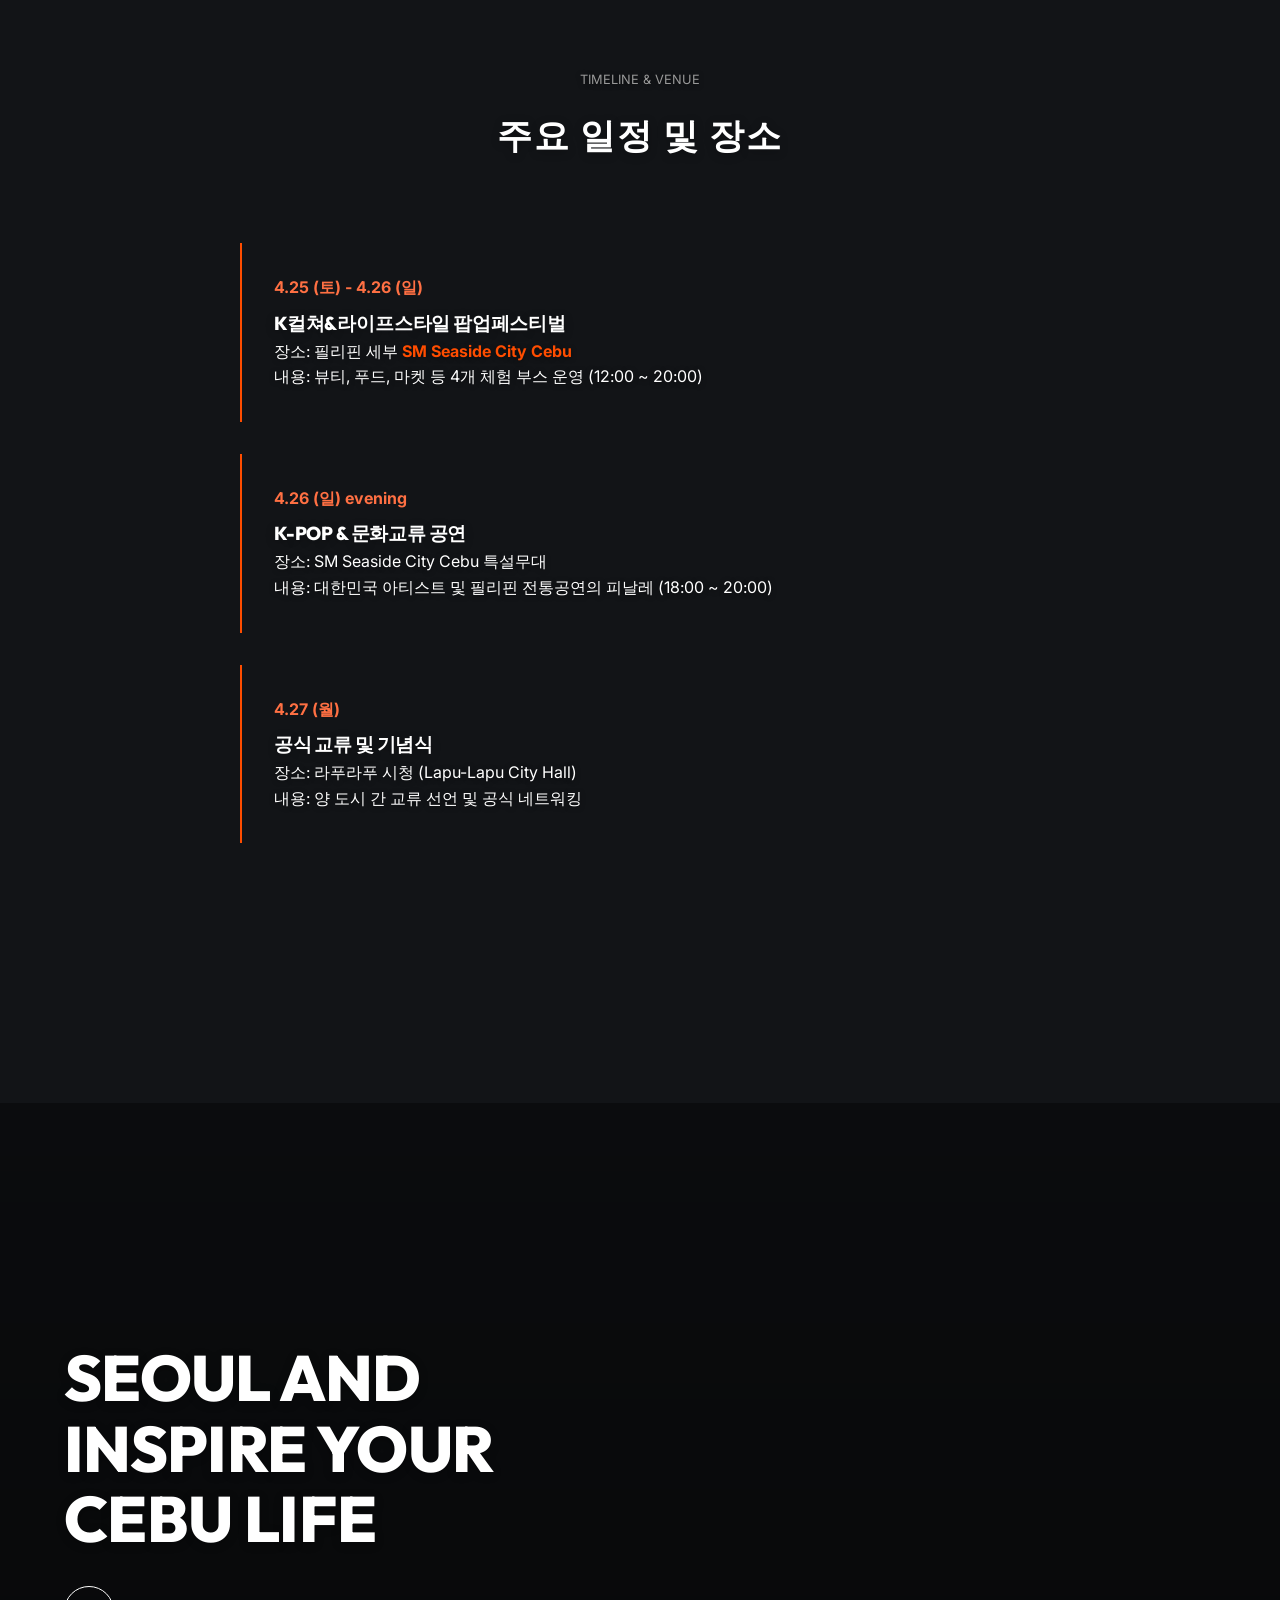
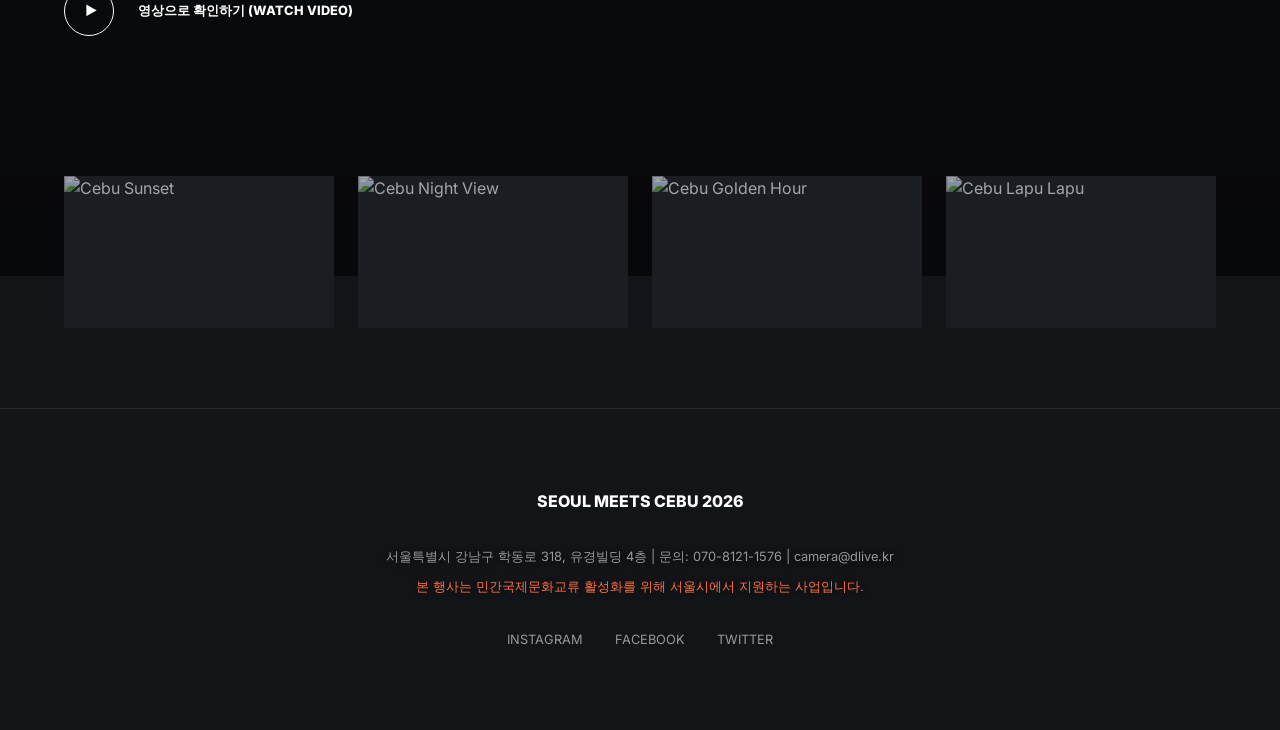
==== commit 618e6d27: "Comprehensive UI/UX update: fixed mobile nav, legibility, localized titles, and updated gallery/back" ====
--- a/index.html
+++ b/index.html
@@ -100,7 +100,7 @@
           <img src="program1.jpg" alt="K-Beauty">
           <div class="program-overlay">
             <span class="num">PROG №1</span>
-            <h4>SEOUL BEAUTY LAB</h4>
+            <h4>K-뷰티 랩</h4>
             <p>서울의 프리미엄 뷰티 세션을 직접 경험하세요</p>
           </div>
         </div>
@@ -108,7 +108,7 @@
           <img src="street_food_v2.png" alt="K-Food">
           <div class="program-overlay">
             <span class="num">PROG №2</span>
-            <h4>STREET FOOD GOURMET</h4>
+            <h4>K-푸드 스테이션</h4>
             <p>익숙한 맛을 넘어선 새로운 미식 투어</p>
           </div>
         </div>
@@ -116,7 +116,7 @@
           <img src="kpop_performance_v2.png" alt="K-POP">
           <div class="program-overlay">
             <span class="num">PROG №3</span>
-            <h4>K-POP ENERGY</h4>
+            <h4>K-POP 에너지</h4>
             <p>세부의 밤을 뜨겁게 달굴 K-아이돌의 화려한 퍼포먼스</p>
           </div>
         </div>
@@ -124,7 +124,7 @@
           <img src="cebu_culture_v2.png" alt="Culture">
           <div class="program-overlay">
             <span class="num">PROG №4</span>
-            <h4>CULTURE LINK</h4>
+            <h4>컬처 링크</h4>
             <p>전통과 현대가 어우러지는 상호교류의 현장</p>
           </div>
         </div>
@@ -179,16 +179,16 @@
   <div class="container">
     <div class="bottom-gallery">
       <div class="bottom-gallery-item">
-        <img src="program1.jpg" alt="Beauty">
-      </div>
-      <div class="bottom-gallery-item">
-        <img src="street_food_v2.png" alt="Food">
-      </div>
-      <div class="bottom-gallery-item">
-        <img src="kpop_performance_v2.png" alt="K-POP">
-      </div>
-      <div class="bottom-gallery-item">
-        <img src="cebu_culture_v2.png" alt="Seoul">
+        <img src="cebu_sunset_gallery.png" alt="Cebu Sunset">
+      </div>
+      <div class="bottom-gallery-item">
+        <img src="cebu_night_gallery.png" alt="Cebu Night View">
+      </div>
+      <div class="bottom-gallery-item">
+        <img src="cebu_sunset_2_gallery.png" alt="Cebu Golden Hour">
+      </div>
+      <div class="bottom-gallery-item">
+        <img src="cebu_lapulapu_gallery.png" alt="Cebu Lapu Lapu">
       </div>
     </div>
   </div>
--- a/style.css
+++ b/style.css
@@ -37,6 +37,11 @@
   font-weight: 800;
   text-transform: uppercase;
   letter-spacing: -0.01em;
+  text-shadow: 0 2px 10px rgba(0,0,0,0.3);
+}
+
+p {
+  text-shadow: 0 1px 5px rgba(0,0,0,0.5);
 }
 
 a {
@@ -133,6 +138,10 @@
 .lang-switch a {
   color: rgba(255, 255, 255, 0.4);
   transition: 0.3s;
+  display: flex;
+  align-items: center;
+  justify-content: center;
+  height: 100%;
 }
 
 .lang-switch a.active {
@@ -161,14 +170,15 @@
 
 .event-title-badge {
   display: inline-block;
-  background-color: rgba(255, 77, 0, 0.1);
-  color: var(--color-accent);
-  padding: 0.5rem 1rem;
-  font-size: 0.9rem;
-  font-weight: 800;
-  border-left: 4px solid var(--color-accent);
+  background-color: var(--color-accent);
+  color: #fff;
+  padding: 0.5rem 1.2rem;
+  font-size: 0.85rem;
+  font-weight: 800;
+  border-radius: 4px;
   margin-bottom: 1.5rem;
   letter-spacing: 1px;
+  box-shadow: 0 4px 15px rgba(255, 77, 0, 0.3);
 }
 
 .hero h1 {
@@ -367,7 +377,7 @@
 .inspire-section {
   padding: 15rem 0;
   margin-top: 10rem;
-  background: linear-gradient(rgba(0,0,0,0.5), rgba(0,0,0,0.5)), url('inspire_bg.jpg') no-repeat center center/cover;
+  background: linear-gradient(rgba(0,0,0,0.4), rgba(0,0,0,0.6)), url('inspire_cebu_bg.png') no-repeat center center/cover;
 }
 
 .inspire-content {
@@ -465,23 +475,47 @@
 /* Mobile Devices */
 @media (max-width: 768px) {
   /* Navigation */
-  nav { padding: 1rem 0; background: rgba(18, 20, 23, 0.95); backdrop-filter: blur(10px); position: fixed; border-bottom: 1px solid var(--color-line); top: auto !important; bottom: 0; }
+  nav { 
+    padding: 0.8rem 0; 
+    background: rgba(18, 20, 23, 0.9); 
+    backdrop-filter: blur(15px); 
+    position: fixed; 
+    border-bottom: 1px solid var(--color-line); 
+    top: 0 !important;
+    height: 70px;
+    display: flex;
+    align-items: center;
+  }
   .nav-links { display: none; }
-  .nav-content { justify-content: space-between; gap: 1rem; }
-  .top-banner { position: relative; height: auto; padding: 0.8rem 1rem; }
+  .nav-content { justify-content: space-between; width: 100%; }
+  
+  .top-banner { 
+    position: relative; 
+    height: auto; 
+    padding: 0.5rem 1rem; 
+    font-size: 0.65rem;
+    z-index: 1001;
+  }
+  
   body { padding-top: 0; }
-  nav { position: fixed; top: 0; height: 60px; padding: 0.5rem 0; }
   .container { padding: 0 1.2rem; }
   
-  /* Reset nav adjustment */
-  nav { top: 0 !important; }
-  .hero { padding-top: 80px; }
+  .hero { padding-top: 100px; }
   
   /* Show lang switch on mobile */
   .lang-switch.mobile {
     display: flex;
     margin-left: auto;
-    margin-right: 0.5rem;
+    margin-right: 0.8rem;
+    background: rgba(255, 255, 255, 0.15);
+    border: 1px solid rgba(255, 255, 255, 0.2);
+    padding: 5px 12px;
+  }
+  .lang-switch.mobile a {
+    color: rgba(255, 255, 255, 0.6); /* Lighter default color */
+  }
+  .lang-switch.mobile a.active {
+    color: #fff !important;
   }
   .nav-links .lang-switch { display: none; }
   .logo { font-size: 0.9rem; }
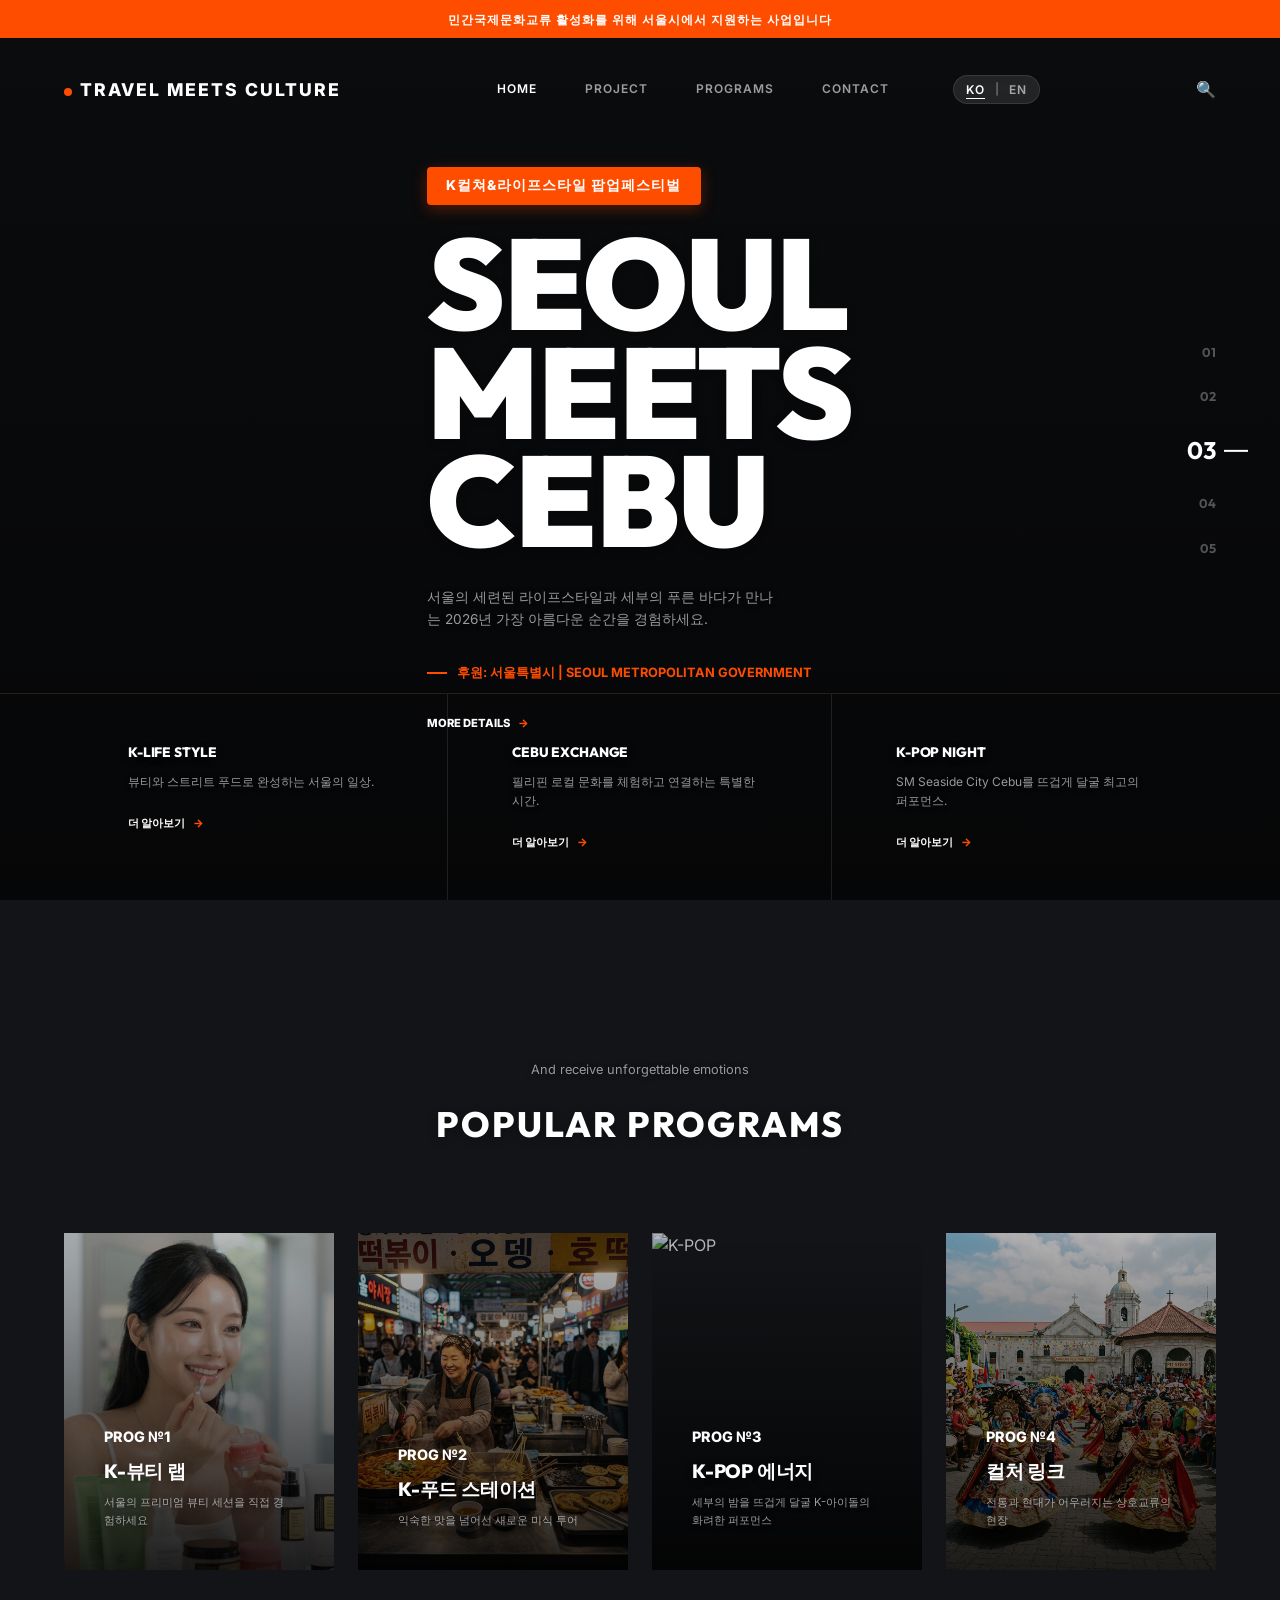
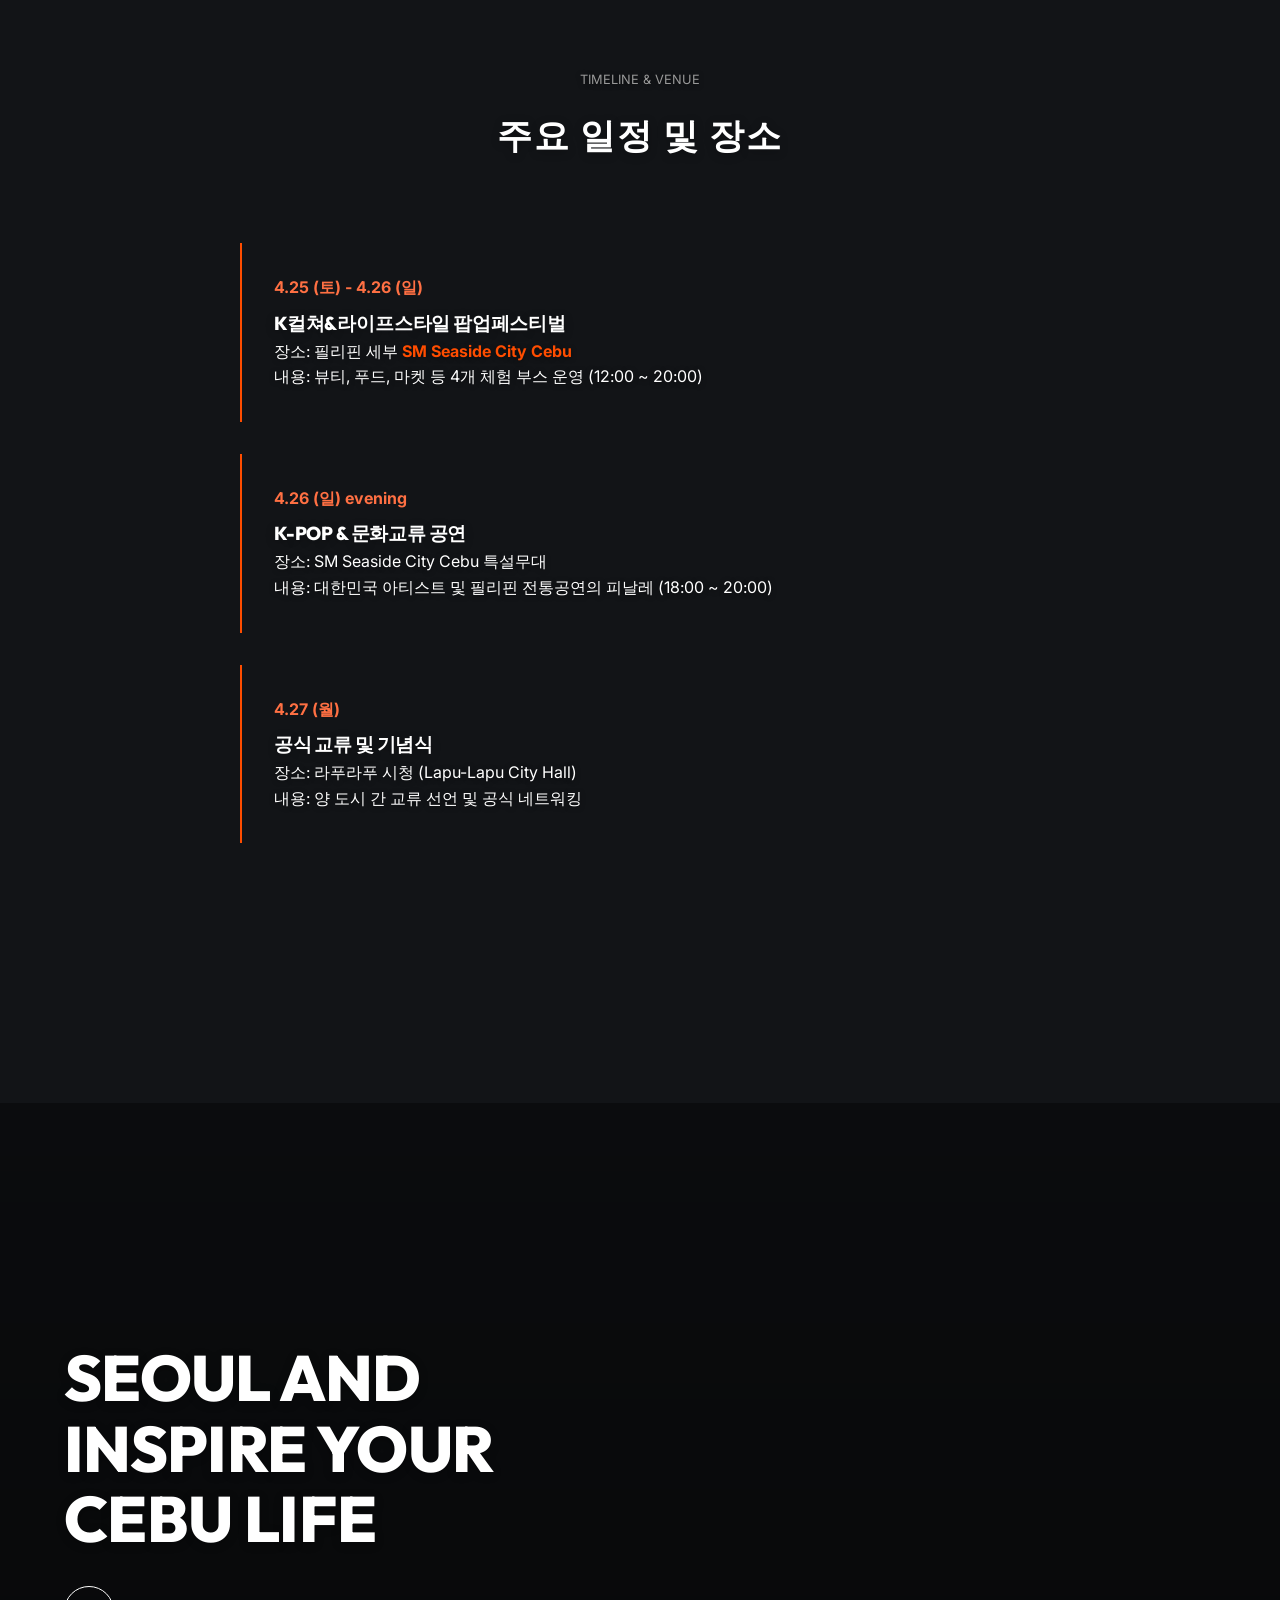
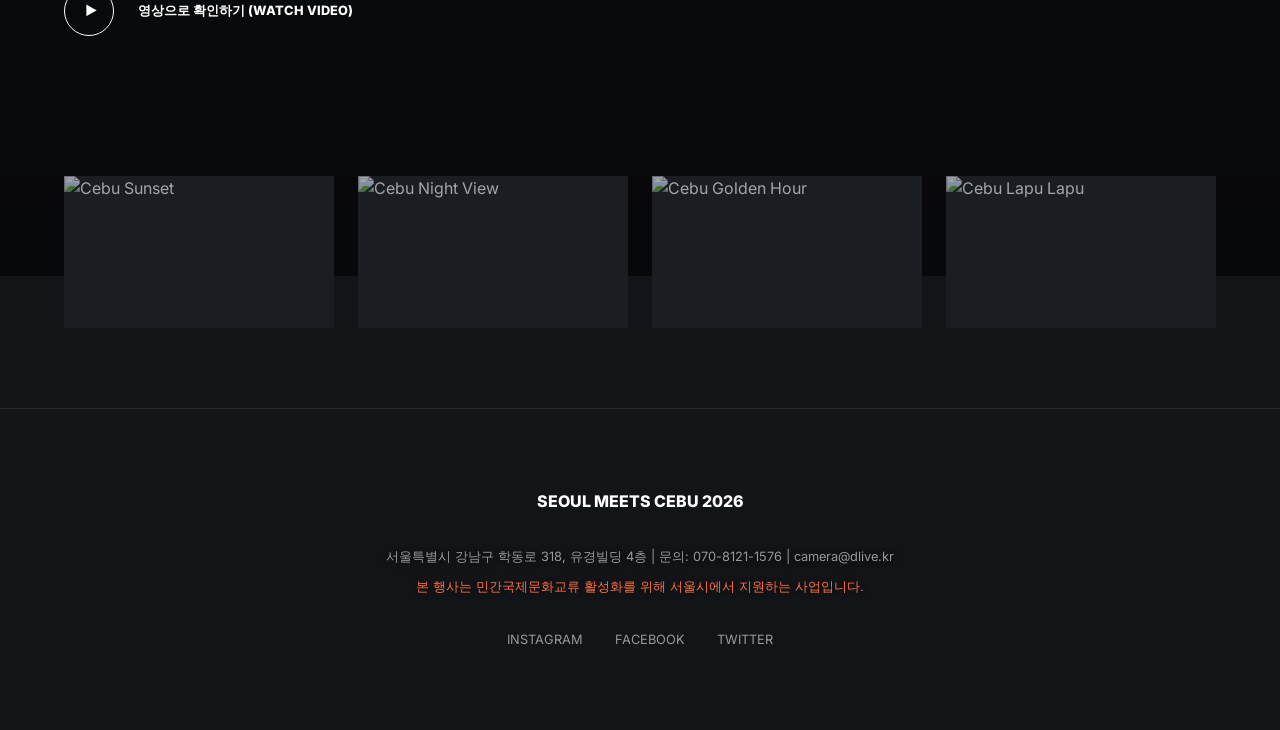
==== commit 7f4266d1: "Update program images using assets from 'program' folder" ====
--- a/index.html
+++ b/index.html
@@ -97,7 +97,7 @@
 
       <div class="program-grid">
         <div class="program-card">
-          <img src="program1.jpg" alt="K-Beauty">
+          <img src="p_beauty.jpg" alt="K-Beauty">
           <div class="program-overlay">
             <span class="num">PROG №1</span>
             <h4>K-뷰티 랩</h4>
@@ -105,7 +105,7 @@
           </div>
         </div>
         <div class="program-card">
-          <img src="street_food_v2.png" alt="K-Food">
+          <img src="p_food.png" alt="K-Food">
           <div class="program-overlay">
             <span class="num">PROG №2</span>
             <h4>K-푸드 스테이션</h4>
@@ -113,7 +113,7 @@
           </div>
         </div>
         <div class="program-card">
-          <img src="kpop_performance_v2.png" alt="K-POP">
+          <img src="p_kpop.png" alt="K-POP">
           <div class="program-overlay">
             <span class="num">PROG №3</span>
             <h4>K-POP 에너지</h4>
@@ -121,7 +121,7 @@
           </div>
         </div>
         <div class="program-card">
-          <img src="cebu_culture_v2.png" alt="Culture">
+          <img src="p_culture.png" alt="Culture">
           <div class="program-overlay">
             <span class="num">PROG №4</span>
             <h4>컬처 링크</h4>
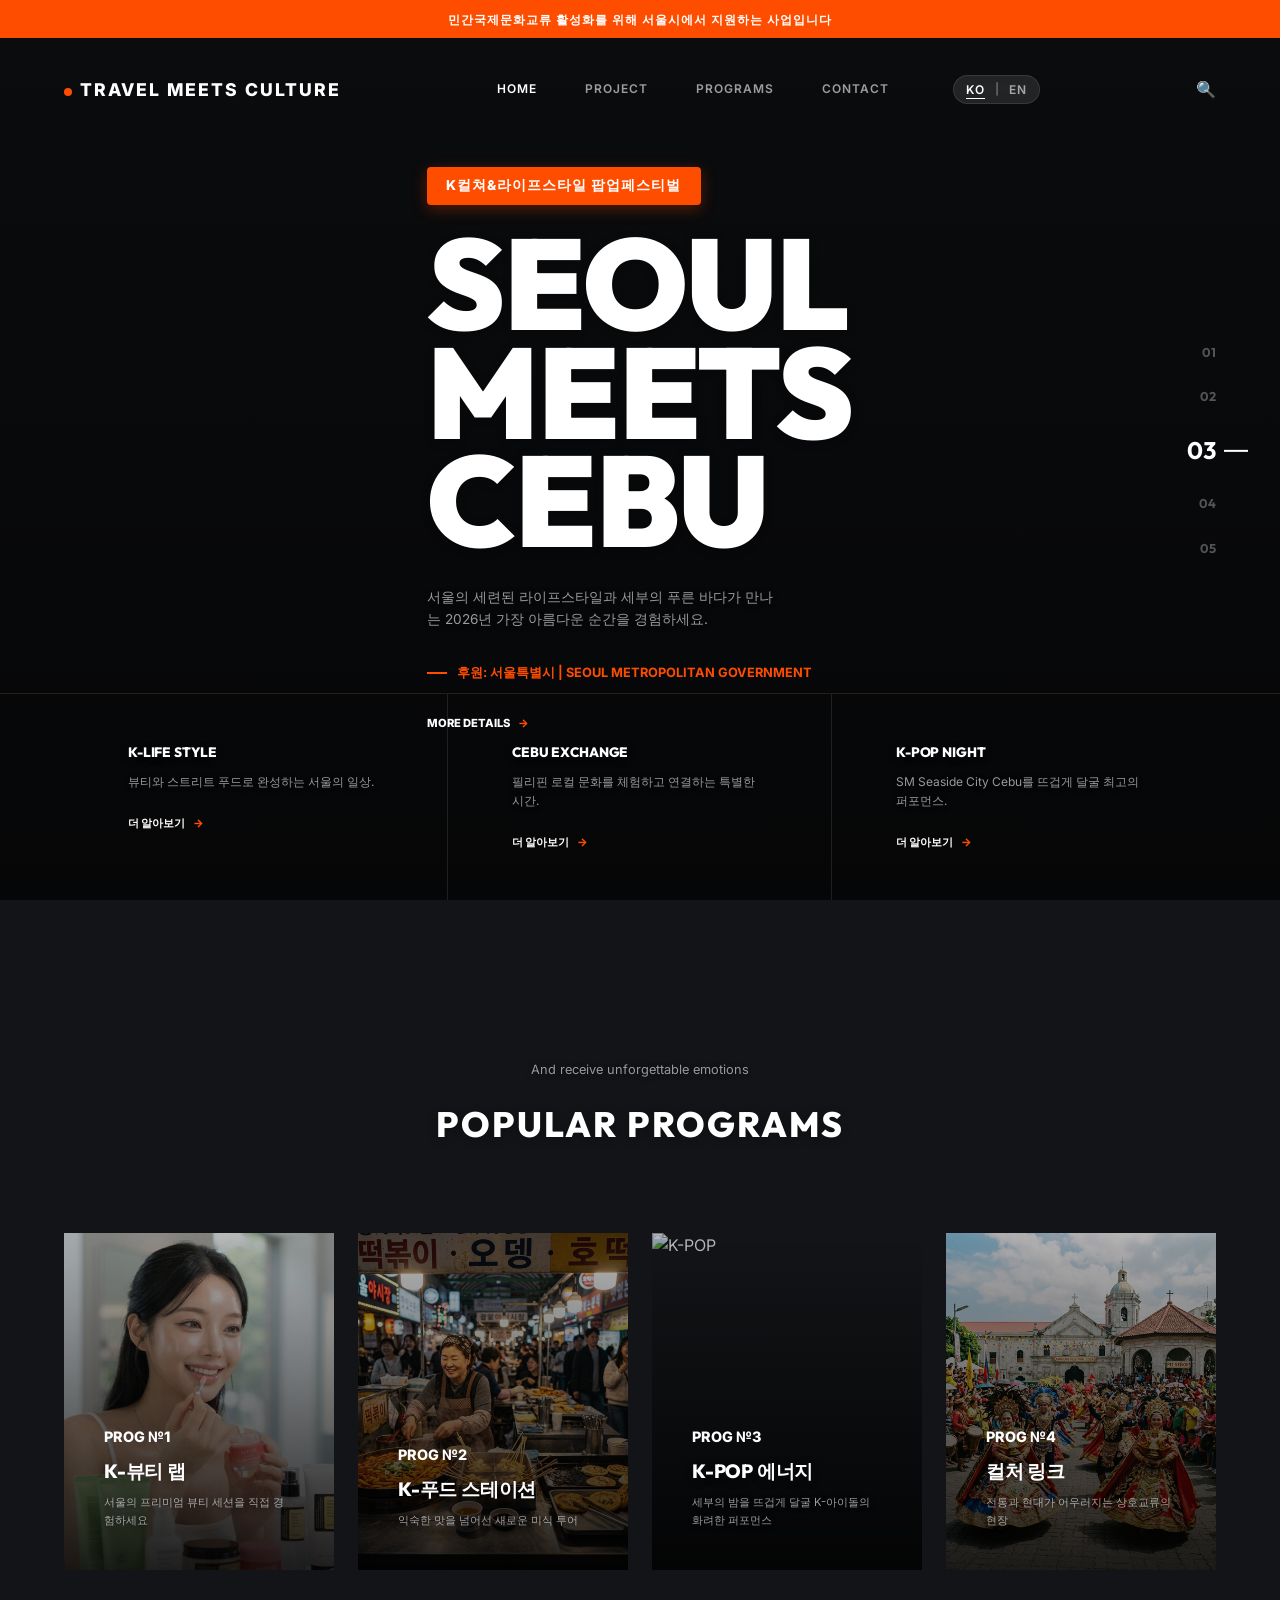
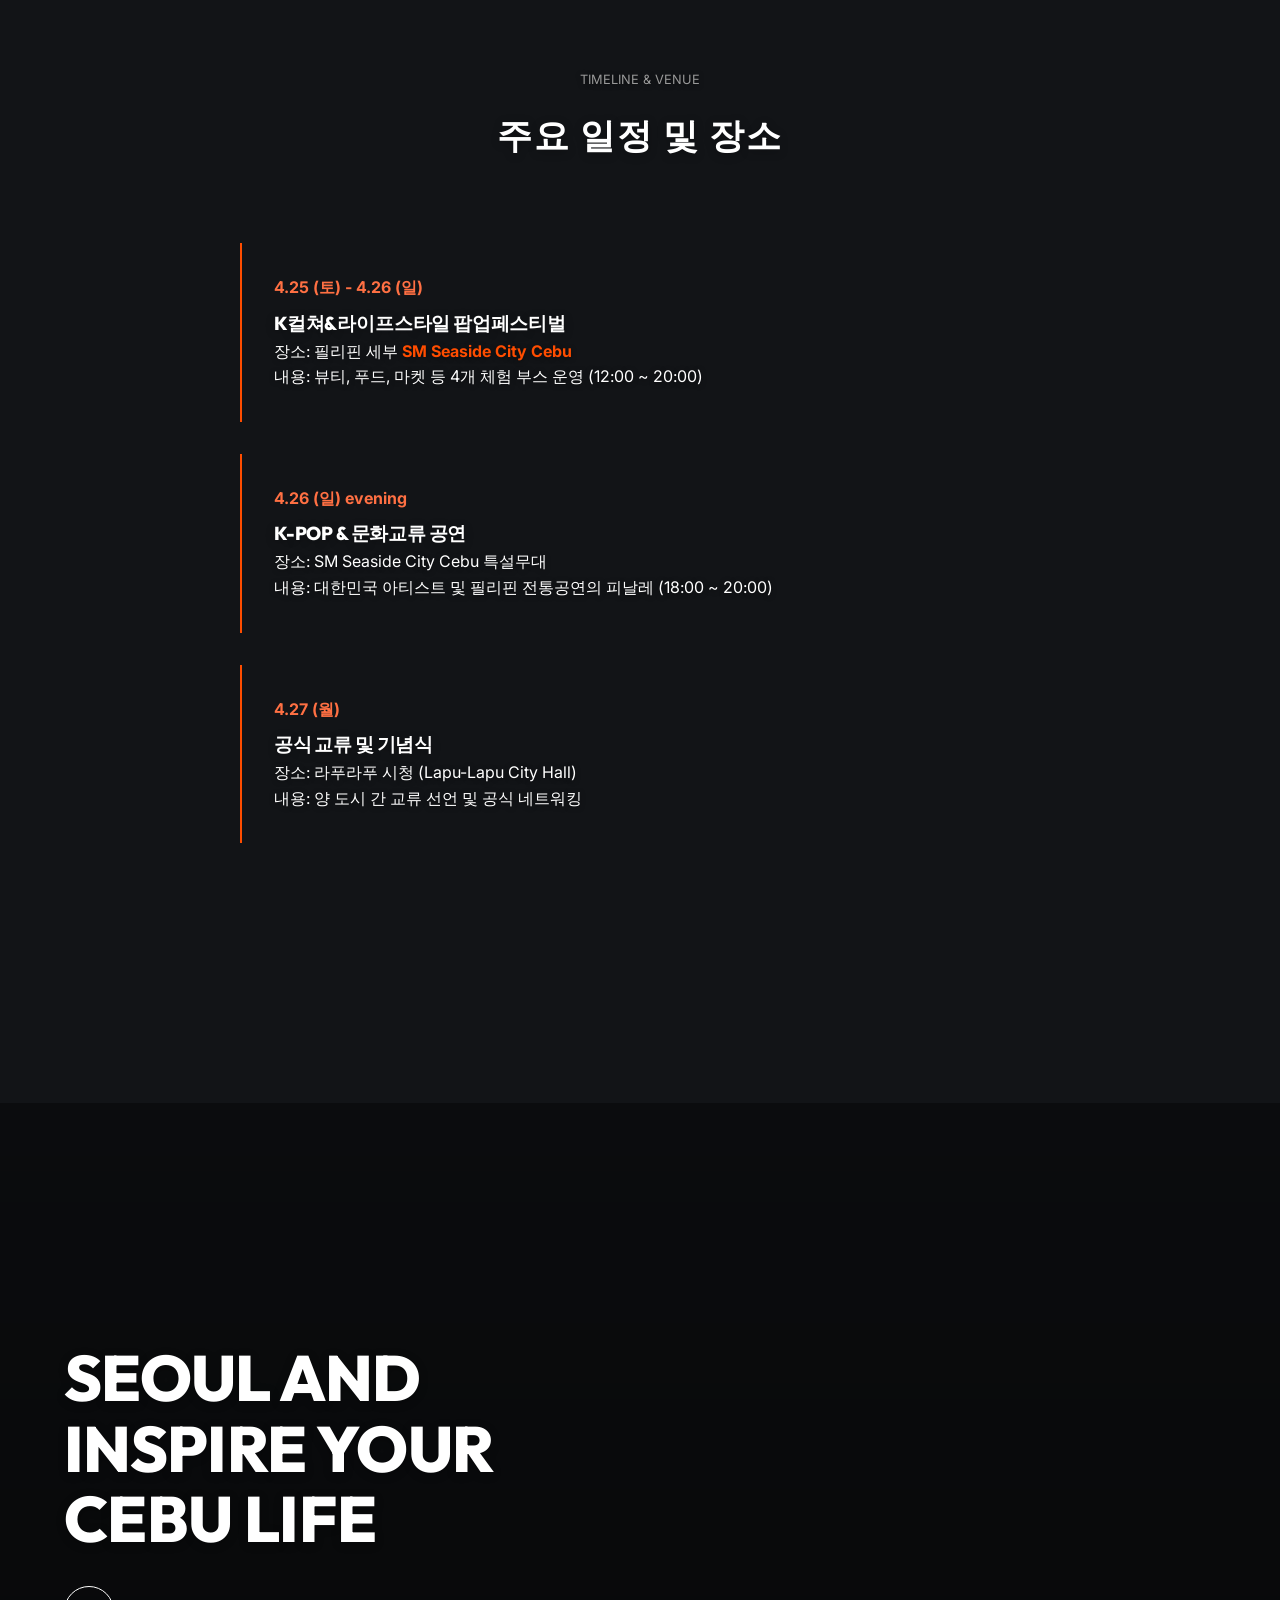
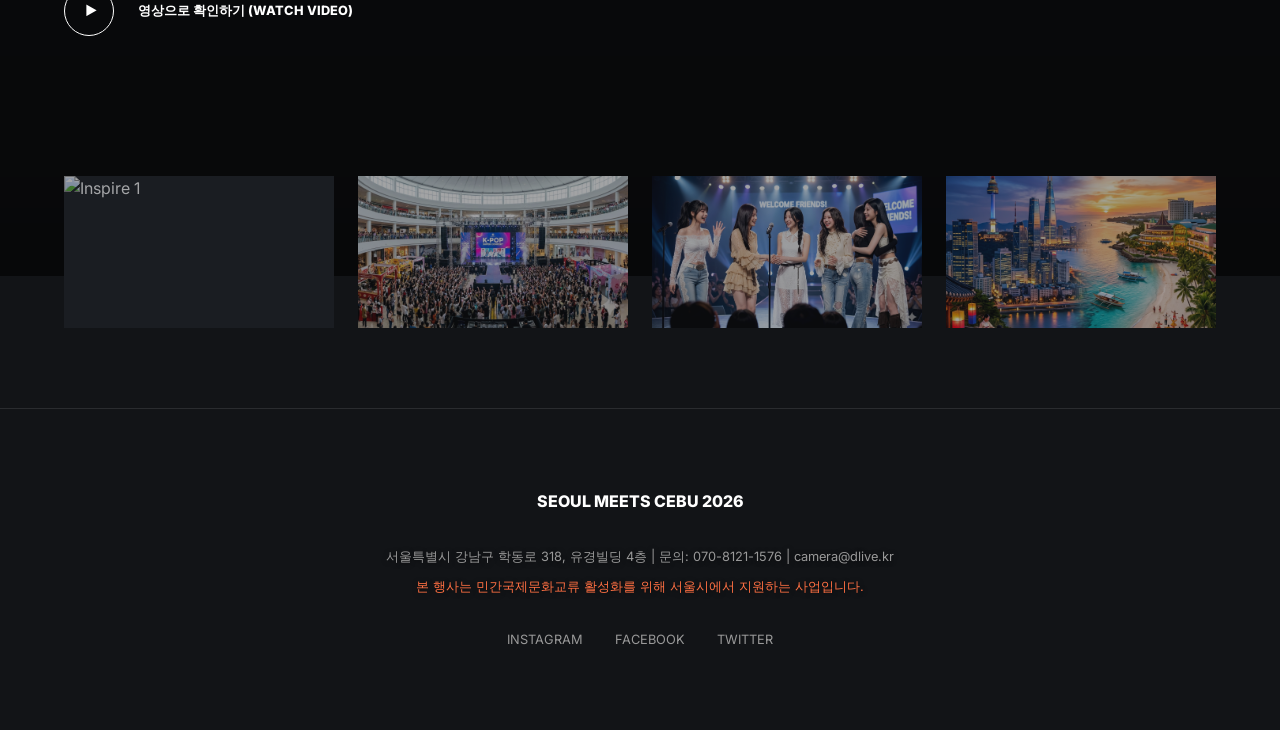
==== commit 57eee75b: "Update bottom gallery with images from 'inspire' folder in sequence" ====
--- a/index.html
+++ b/index.html
@@ -179,16 +179,16 @@
   <div class="container">
     <div class="bottom-gallery">
       <div class="bottom-gallery-item">
-        <img src="cebu_sunset_gallery.png" alt="Cebu Sunset">
-      </div>
-      <div class="bottom-gallery-item">
-        <img src="cebu_night_gallery.png" alt="Cebu Night View">
-      </div>
-      <div class="bottom-gallery-item">
-        <img src="cebu_sunset_2_gallery.png" alt="Cebu Golden Hour">
-      </div>
-      <div class="bottom-gallery-item">
-        <img src="cebu_lapulapu_gallery.png" alt="Cebu Lapu Lapu">
+        <img src="ins_1.png" alt="Inspire 1">
+      </div>
+      <div class="bottom-gallery-item">
+        <img src="ins_2.png" alt="Inspire 2">
+      </div>
+      <div class="bottom-gallery-item">
+        <img src="ins_3.jpeg" alt="Inspire 3">
+      </div>
+      <div class="bottom-gallery-item">
+        <img src="ins_4.png" alt="Inspire 4">
       </div>
     </div>
   </div>
